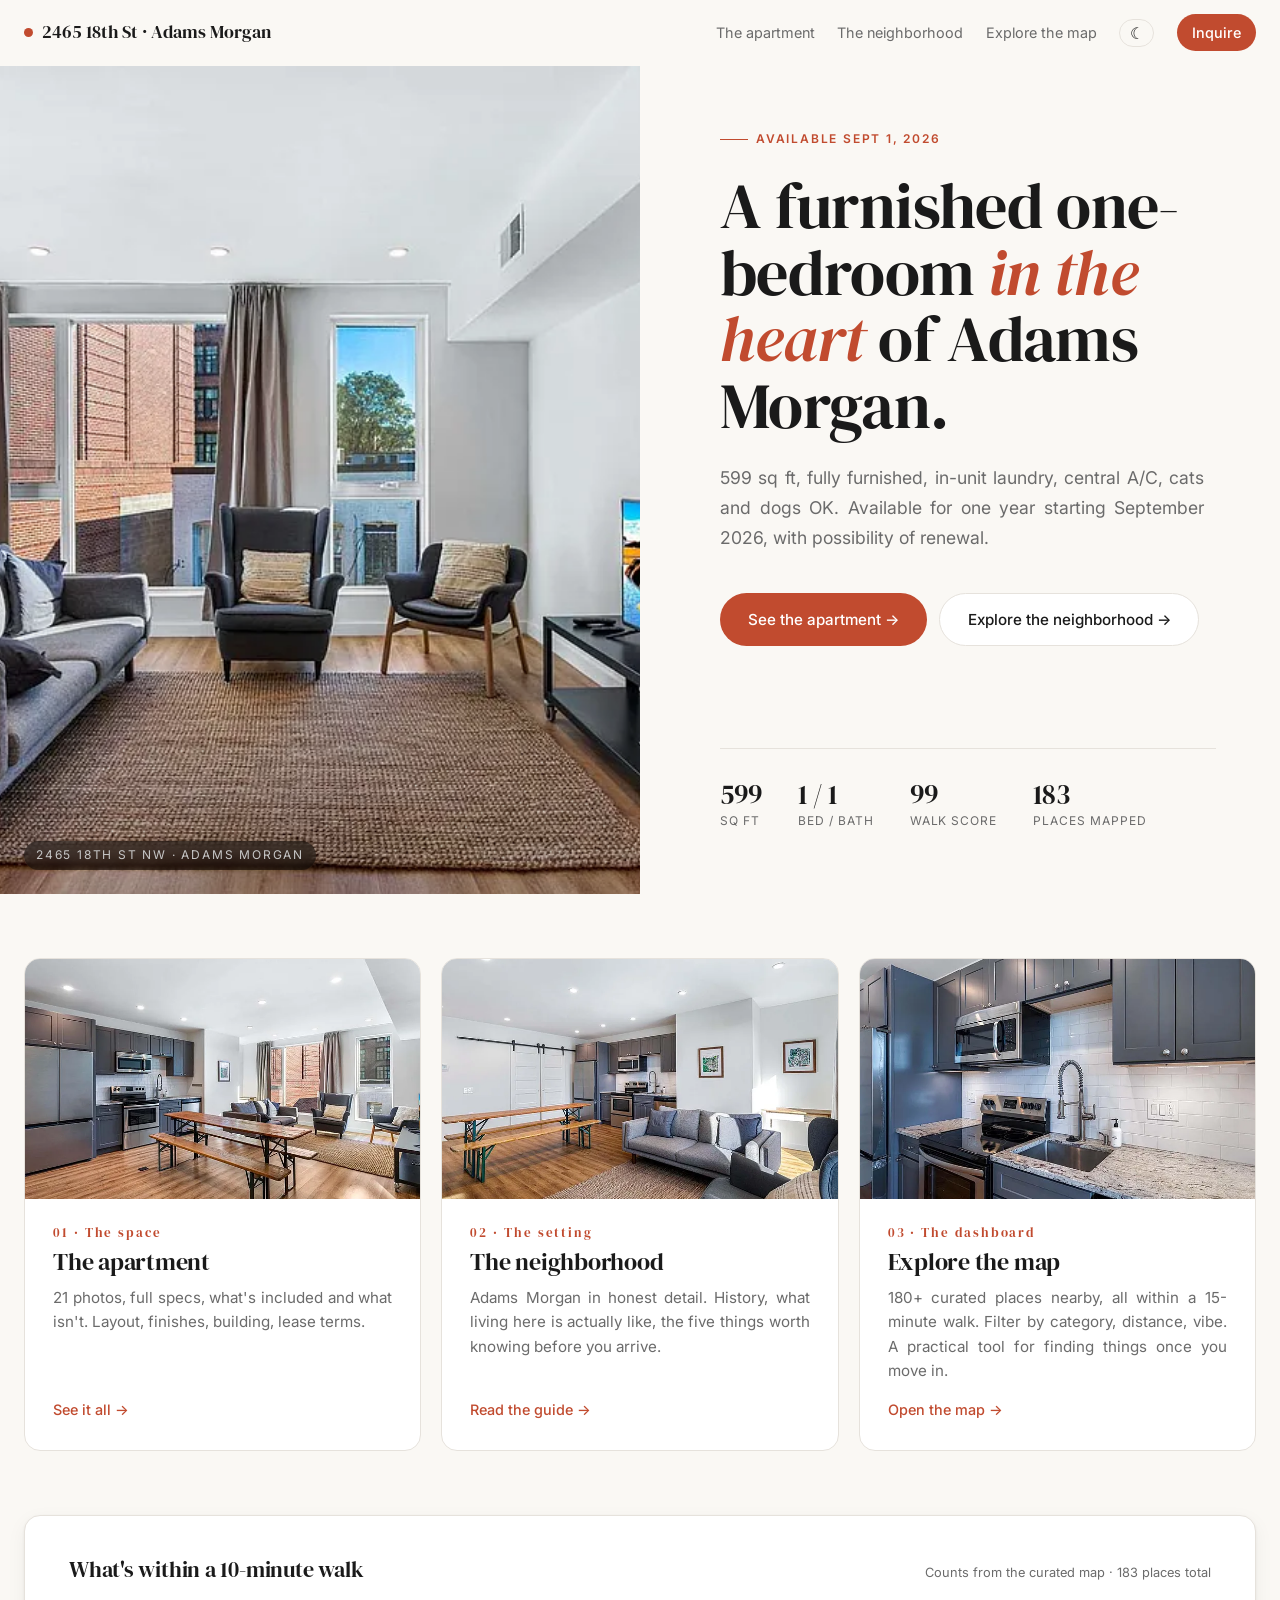
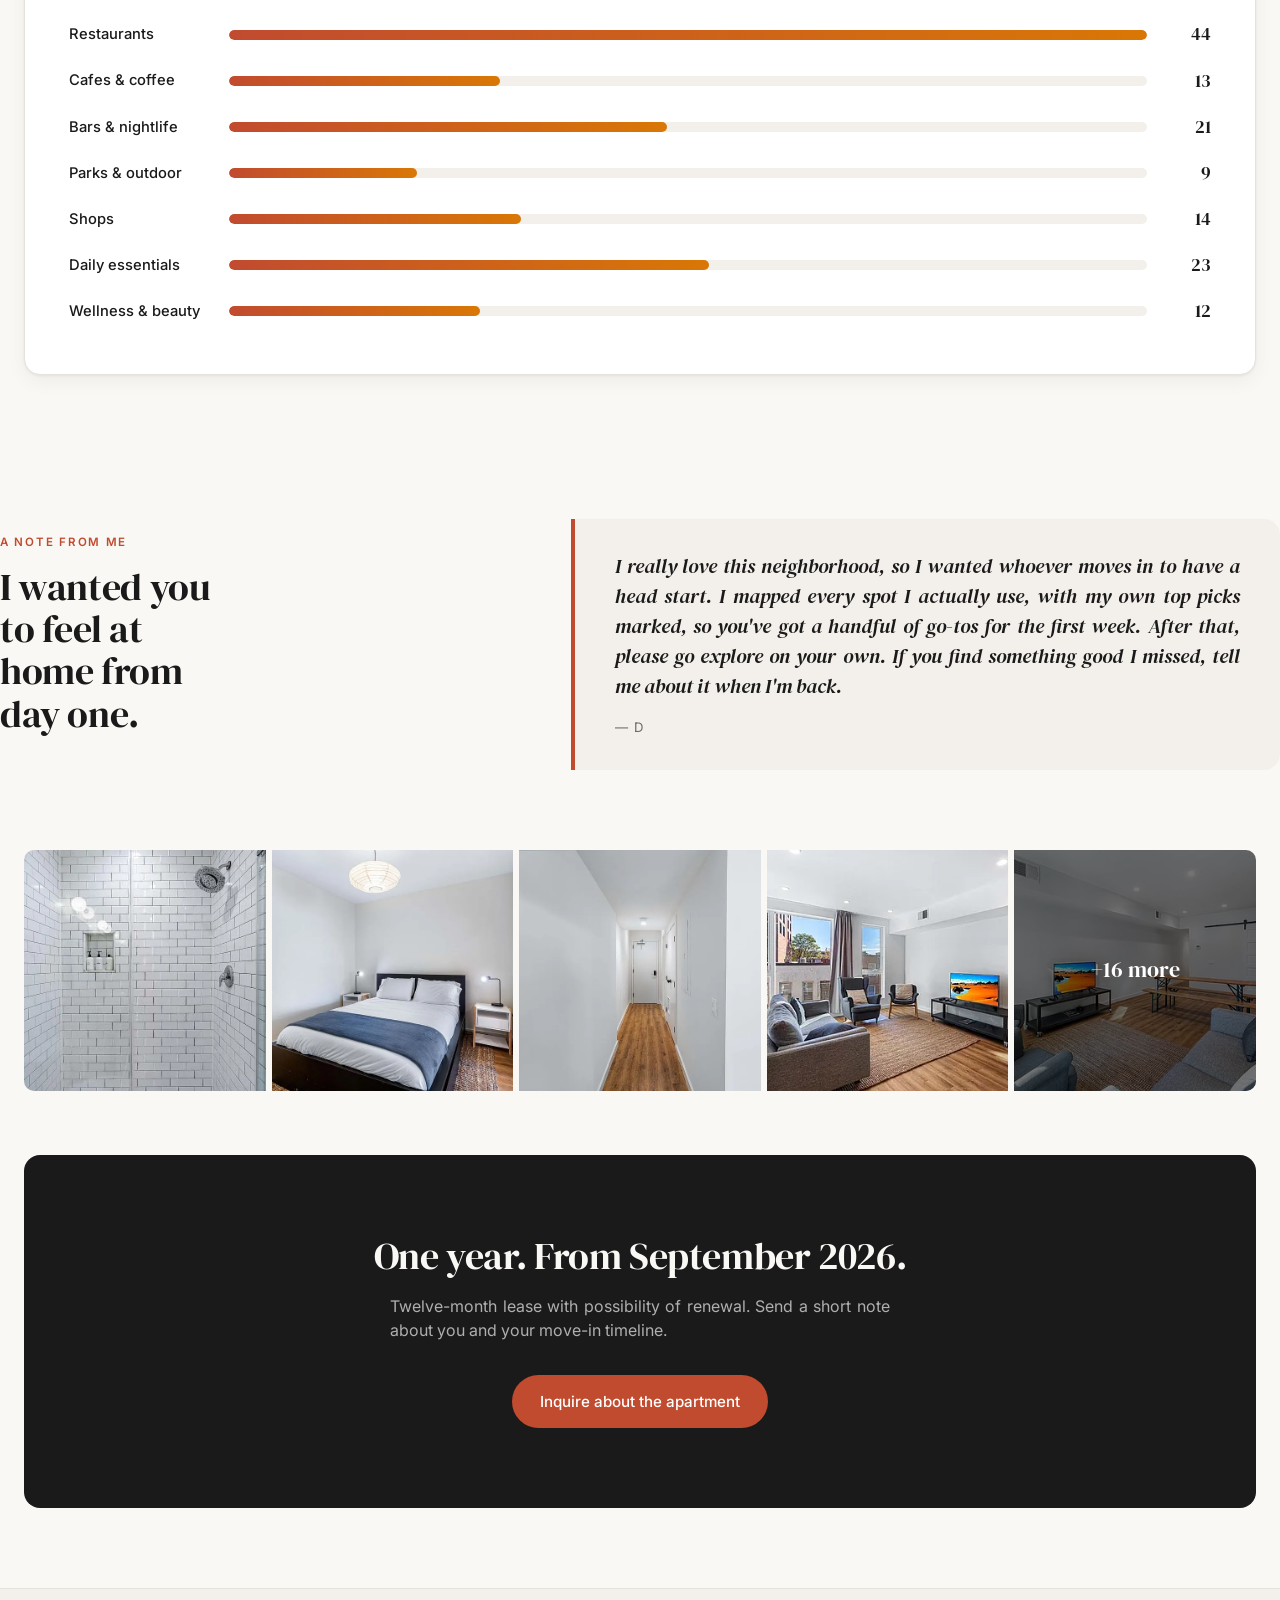
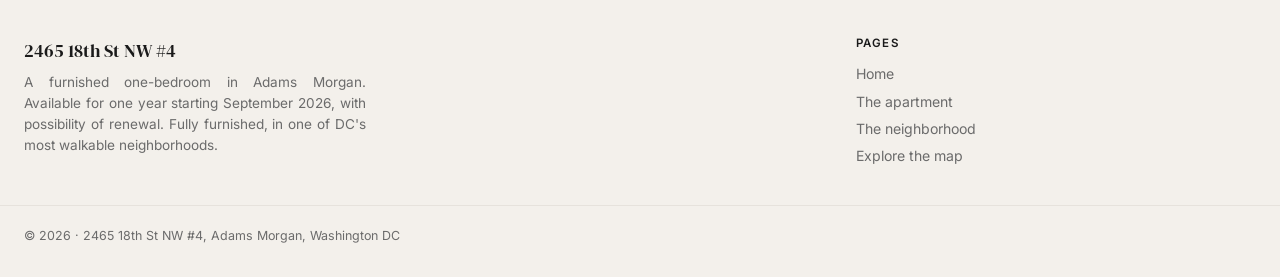
==== index.html @ bd11b4a5 "Add files via upload" ====
<!DOCTYPE html>
<html lang="en" data-theme="light">
<head>
<meta charset="utf-8" />
<meta name="viewport" content="width=device-width, initial-scale=1" />
<title>2465 18th St NW #4 · Furnished 1BR · Adams Morgan · Sept 2026</title>
<meta name="description" content="A furnished one-bedroom in the heart of Adams Morgan, Washington DC. 12-month lease September 2026 to August 2027. 599 sq ft, central A/C, in-unit laundry, cats and dogs OK." />

<meta property="og:title" content="2465 18th St NW #4 · Furnished 1BR · Adams Morgan, DC · Sept 2026" />
<meta property="og:description" content="A furnished one-bedroom in the heart of Adams Morgan. Everything you need within a 5-minute walk." />
<meta property="og:type" content="website" />
<meta property="og:image" content="Images/12571b062bb1b039ca33b65e3913a3fb-cc_ft_768.webp" />

<link rel="icon" type="image/svg+xml" href="data:image/svg+xml,%3Csvg xmlns='http://www.w3.org/2000/svg' viewBox='0 0 32 32'%3E%3Crect width='32' height='32' rx='6' fill='%23c14b2f'/%3E%3Ctext x='16' y='23' font-size='13' font-weight='700' fill='white' text-anchor='middle' font-family='Georgia%2C serif'%3E18%3C/text%3E%3C/svg%3E" />

<script>(function(){const t=localStorage.getItem('theme')||'light';document.documentElement.setAttribute('data-theme',t);})();</script>

<link rel="preconnect" href="https://fonts.googleapis.com" />
<link rel="preconnect" href="https://fonts.gstatic.com" crossorigin />
<link rel="stylesheet" href="https://fonts.googleapis.com/css2?family=DM+Serif+Display:ital@0;1&family=Inter:wght@400;500;600&display=swap" />

<link rel="stylesheet" href="assets/styles.css" />

<style>
/* Homepage-specific styles */
.hero-home {
  position: relative; min-height: 92vh;
  display: grid; grid-template-columns: 1fr 1fr;
  background: var(--bg);
}
.hero-home .photo {
  position: relative; overflow: hidden; background: var(--bg2);
}
.hero-home .photo img { width: 100%; height: 100%; object-fit: cover; transition: transform 8s ease; }
.hero-home:hover .photo img { transform: scale(1.04); }
.hero-home .photo::after {
  content: ""; position: absolute; inset: 0;
  background: linear-gradient(180deg, transparent 60%, rgba(0,0,0,.25));
  pointer-events: none;
}
.hero-home .photo-tag {
  position: absolute; bottom: 1.5rem; left: 1.5rem;
  color: white; font-size: .75rem; letter-spacing: .15em; text-transform: uppercase;
  background: rgba(0,0,0,.45); backdrop-filter: blur(6px);
  padding: .35rem .75rem; border-radius: 999px;
}
.hero-home .content {
  display: flex; flex-direction: column; justify-content: center;
  padding: 4rem 4rem 4rem 5rem;
}
.hero-eyebrow {
  display: inline-flex; align-items: center; gap: .5rem;
  font-size: .75rem; font-weight: 600; letter-spacing: .15em; text-transform: uppercase;
  color: var(--primary); margin-bottom: 1.5rem;
}
.hero-eyebrow::before {
  content: ""; width: 28px; height: 1px; background: var(--primary);
}
.hero-home h1 { margin-bottom: 1.5rem; }
.hero-home h1 .ital { font-style: italic; color: var(--primary); }
.hero-home p.lede { font-size: 1.1rem; max-width: 44ch; margin-bottom: 2.5rem; line-height: 1.7; }
.hero-cta-row { display: flex; gap: .75rem; flex-wrap: wrap; margin-bottom: 2.5rem; }
.hero-stats {
  display: flex; gap: 2.25rem; margin-top: auto;
  padding-top: 2rem; border-top: 1px solid var(--line);
}
.hero-stat .num { font-family: var(--serif); font-size: 1.7rem; line-height: 1; }
.hero-stat .lbl { font-size: .75rem; color: var(--muted); text-transform: uppercase; letter-spacing: .08em; margin-top: .25rem; }

/* Section cards */
.threecol {
  display: grid; grid-template-columns: repeat(3, 1fr); gap: 1.25rem;
  margin: 4rem 0;
}
.section-card {
  position: relative; background: var(--card); border: 1px solid var(--line);
  border-radius: var(--radius-lg); overflow: hidden;
  display: flex; flex-direction: column; min-height: 460px;
  transition: transform .25s ease, box-shadow .25s ease;
  text-decoration: none !important; color: var(--ink);
}
.section-card:hover { transform: translateY(-6px); box-shadow: var(--shadow-lg); }
.section-card .photo { height: 240px; overflow: hidden; background: var(--bg2); }
.section-card .photo img { width: 100%; height: 100%; object-fit: cover; transition: transform .5s; }
.section-card:hover .photo img { transform: scale(1.05); }
.section-card .body { padding: 1.5rem 1.75rem 1.75rem; flex: 1; display: flex; flex-direction: column; }
.section-card .num {
  font-family: var(--serif); font-size: .8rem; color: var(--primary);
  letter-spacing: .15em; margin-bottom: .25rem;
}
.section-card h3 { font-size: 1.5rem; margin-bottom: .55rem; }
.section-card p { color: var(--muted); font-size: .95rem; line-height: 1.6; flex: 1; }
.section-card .arrow {
  margin-top: 1rem; display: inline-flex; align-items: center; gap: .35rem;
  color: var(--primary); font-weight: 500; font-size: .9rem;
}
.section-card:hover .arrow { gap: .65rem; }

/* Stats strip */
/* Within-walk bar chart */
.walk-chart {
  background: var(--card); border: 1px solid var(--line);
  border-radius: var(--radius-lg); padding: 2.5rem 2.75rem;
  box-shadow: var(--shadow);
  margin-bottom: 4rem;
}
.walk-chart .head { display: flex; justify-content: space-between; align-items: baseline; flex-wrap: wrap; gap: 1rem; margin-bottom: 1.75rem; }
.walk-chart .head h3 { font-size: 1.4rem; margin: 0; }
.walk-chart .head .legend { font-size: .8rem; color: var(--muted); }
.walk-chart .row { display: grid; grid-template-columns: 9rem 1fr 3rem; gap: 1rem; align-items: center; padding: .55rem 0; }
.walk-chart .row .label { font-size: .92rem; color: var(--ink); font-weight: 500; }
.walk-chart .row .bar-track { height: 10px; background: var(--bg2); border-radius: 6px; overflow: hidden; }
.walk-chart .row .bar-fill { height: 100%; background: linear-gradient(90deg, var(--primary), #d97706); border-radius: 6px; width: 0; transition: width 1.1s cubic-bezier(.2,.8,.2,1); }
.walk-chart .row .count { font-family: var(--serif); font-size: 1.15rem; color: var(--ink); text-align: right; font-variant-numeric: tabular-nums; }
@media (max-width: 540px) {
  .walk-chart { padding: 1.75rem 1.5rem; }
  .walk-chart .row { grid-template-columns: 7rem 1fr 2.5rem; gap: .65rem; }
}

.stats-strip-home {
  background: var(--secondary); color: white;
  display: grid; grid-template-columns: repeat(4, 1fr);
  margin: 0 -1.5rem 4rem;
  border-radius: var(--radius-lg);
}
.stats-strip-home .item {
  padding: 2rem 2.25rem; border-right: 1px solid rgba(255,255,255,.12);
}
.stats-strip-home .item:last-child { border-right: none; }
.stats-strip-home .num { font-family: var(--serif); font-size: 2.4rem; line-height: 1; display: block; margin-bottom: .35rem; }
.stats-strip-home .lbl { font-size: .78rem; opacity: .75; text-transform: uppercase; letter-spacing: .09em; }

/* Pitch / quote section */
.pitch {
  display: grid; grid-template-columns: 1fr 1.4fr; gap: 4rem;
  align-items: center; padding: 5rem 0;
}
.pitch h2 { margin-bottom: 1.25rem; max-width: 12ch; }
.pitch .quote-block {
  background: var(--bg2); border-left: 4px solid var(--primary);
  padding: 2rem 2.5rem; border-radius: 0 var(--radius-lg) var(--radius-lg) 0;
}
.pitch blockquote { font-family: var(--serif); font-size: 1.25rem; line-height: 1.5; color: var(--ink); margin-bottom: 1rem; font-style: italic; }
.pitch .signoff { font-size: .82rem; color: var(--muted); letter-spacing: .08em; text-transform: uppercase; }

/* Photo strip */
.photo-strip {
  display: grid; grid-template-columns: repeat(5, 1fr); gap: 6px;
  margin: 0 0 4rem;
  border-radius: var(--radius); overflow: hidden;
}
.photo-strip .tile { aspect-ratio: 1; overflow: hidden; cursor: pointer; background: var(--bg2); position: relative; }
.photo-strip .tile img { width: 100%; height: 100%; object-fit: cover; transition: transform .5s; }
.photo-strip .tile:hover img { transform: scale(1.06); }
.photo-strip .tile .more {
  position: absolute; inset: 0; background: rgba(0,0,0,.55);
  display: flex; align-items: center; justify-content: center;
  color: white; font-family: var(--serif); font-size: 1.4rem;
  pointer-events: none;
}

/* Final CTA */
.final-cta {
  background: var(--ink); color: var(--bg); padding: 5rem 0;
  text-align: center; border-radius: var(--radius-lg);
  margin: 0 0 5rem;
}
.final-cta h2 { color: var(--bg); margin-bottom: 1rem; }
.final-cta p { color: rgba(255,255,255,.65); margin-bottom: 2rem; max-width: 50ch; margin-left: auto; margin-right: auto; }
.final-cta .btn-primary { background: var(--primary); }

/* Responsive */
@media (max-width: 960px) {
  .hero-home { grid-template-columns: 1fr; min-height: auto; }
  .hero-home .photo { height: 50vw; min-height: 320px; }
  .hero-home .content { padding: 3rem 1.5rem; }
  .threecol { grid-template-columns: 1fr; }
  .stats-strip-home { grid-template-columns: 1fr 1fr; }
  .pitch { grid-template-columns: 1fr; gap: 1.5rem; padding: 3rem 0; }
  .photo-strip { grid-template-columns: repeat(3, 1fr); }
  .photo-strip .tile:nth-child(n+4) { display: none; }
}
@media (max-width: 540px) {
  .hero-home .content { padding: 2.5rem 1.25rem; }
  .hero-home p.lede { font-size: 1rem; }
  .hero-stats { gap: 1.25rem; }
  .stats-strip-home { grid-template-columns: 1fr 1fr; }
}
</style>
</head>
<body>

<div data-partial="nav"></div>

<!-- ═══ HERO ════════════════════════════════════════════ -->
<section class="hero-home">
  <div class="photo">
    <img src="Images/12571b062bb1b039ca33b65e3913a3fb-cc_ft_768.webp" alt="Apartment interior" />
    <div class="photo-tag">2465 18th St NW · Adams Morgan</div>
  </div>
  <div class="content">
    <div class="hero-eyebrow">Available Sept 1, 2026</div>
    <h1>A furnished one-bedroom <span class="ital">in the heart</span> of Adams Morgan.</h1>
    <p class="lede">
      599 sq ft, fully furnished, in-unit laundry, central A/C, cats and dogs OK. Available for one year starting September 2026, with possibility of renewal.
    </p>
    <div class="hero-cta-row">
      <a href="apartment.html" class="btn btn-primary">See the apartment →</a>
      <a href="explore.html" class="btn btn-ghost">Explore the neighborhood →</a>
    </div>
    <div class="hero-stats">
      <div class="hero-stat"><div class="num"><span data-count-to="599">599</span></div><div class="lbl">sq ft</div></div>
      <div class="hero-stat"><div class="num">1 / 1</div><div class="lbl">bed / bath</div></div>
      <div class="hero-stat"><div class="num"><span data-count-to="99">99</span></div><div class="lbl">walk score</div></div>
      <div class="hero-stat"><div class="num"><span data-count-to="183">183</span></div><div class="lbl">places mapped</div></div>
    </div>
  </div>
</section>

<!-- ═══ THREE SECTIONS ═════════════════════════════════ -->
<div class="container">
  <div class="threecol fade-in stagger">
    <a class="section-card" href="apartment.html">
      <div class="photo"><img src="Images/16c34412194bc4dcdb3fa124f33c56f5-cc_ft_768.webp" alt="Apartment" /></div>
      <div class="body">
        <div class="num">01 · The space</div>
        <h3>The apartment</h3>
        <p>21 photos, full specs, what's included and what isn't. Layout, finishes, building, lease terms.</p>
        <span class="arrow">See it all →</span>
      </div>
    </a>
    <a class="section-card" href="neighborhood.html">
      <div class="photo"><img src="Images/846bae773e2d0b55d5f4ed4428f75b08-cc_ft_768.webp" alt="Neighborhood" /></div>
      <div class="body">
        <div class="num">02 · The setting</div>
        <h3>The neighborhood</h3>
        <p>Adams Morgan in honest detail. History, what living here is actually like, the five things worth knowing before you arrive.</p>
        <span class="arrow">Read the guide →</span>
      </div>
    </a>
    <a class="section-card" href="explore.html">
      <div class="photo"><img src="Images/fec92ece7c3ededd27c346a2430ad92d-cc_ft_768.webp" alt="Explore" /></div>
      <div class="body">
        <div class="num">03 · The dashboard</div>
        <h3>Explore the map</h3>
        <p>180+ curated places nearby, all within a 15-minute walk. Filter by category, distance, vibe. A practical tool for finding things once you move in.</p>
        <span class="arrow">Open the map →</span>
      </div>
    </a>
  </div>
</div>

<!-- ═══ WHAT'S NEARBY (BAR CHART) ═════════════════════ -->
<div class="container">
  <div class="walk-chart fade-in" id="walk-chart">
    <div class="head">
      <h3>What's within a 10-minute walk</h3>
      <div class="legend">Counts from the curated map · 183 places total</div>
    </div>
    <div id="walk-chart-rows"></div>
  </div>
</div>

<!-- ═══ PITCH ══════════════════════════════════════════ -->
<section class="container pitch fade-in">
  <div>
    <div class="eyebrow">A note from me</div>
    <h2>I wanted you to feel at home from day one.</h2>
  </div>
  <div class="quote-block">
    <blockquote>I really love this neighborhood, so I wanted whoever moves in to have a head start. I mapped every spot I actually use, with my own top picks marked, so you've got a handful of go-tos for the first week. After that, please go explore on your own. If you find something good I missed, tell me about it when I'm back.</blockquote>
    <div class="signoff">— D</div>
  </div>
</section>

<!-- ═══ PHOTO STRIP ════════════════════════════════════ -->
<div class="container">
  <div class="photo-strip">
    <div class="tile"><img src="Images/e02123ef704a3381e3cc24ff428959be-cc_ft_768.webp" alt="" /></div>
    <div class="tile"><img src="Images/c9404eb434c1e056fbeba8cedf2a7c16-cc_ft_768.webp" alt="" /></div>
    <div class="tile"><img src="Images/97585aec3f6b0b3d6c8318d6f4f61daf-cc_ft_768.webp" alt="" /></div>
    <div class="tile"><img src="Images/c55f99c0e1d59f05470b37112060eb0a-cc_ft_384.webp" alt="" /></div>
    <div class="tile">
      <img src="Images/e22f6e3d6828065a8ed78bdddd9303cd-cc_ft_384.webp" alt="" />
      <div class="more">+16 more</div>
    </div>
  </div>
</div>

<!-- ═══ FINAL CTA ══════════════════════════════════════ -->
<div class="container">
  <div class="final-cta">
    <h2>One year. From September 2026.</h2>
    <p>Twelve-month lease with possibility of renewal. Send a short note about you and your move-in timeline.</p>
    <a class="btn btn-primary" href="mailto:inquiries@example.com?subject=Adams%20Morgan%20apartment%20%E2%80%94%20Sept%202026%20lease">Inquire about the apartment</a>
  </div>
</div>

<div data-partial="footer"></div>

<!-- ═══ DATA + JS ══════════════════════════════════════ -->
<script src="places.js"></script>
<script src="assets/icons.js"></script>
<script src="assets/partials.js"></script>
<script src="assets/shared.js"></script>
<script>
(function() {
  // Build the within-walk bar chart from places.js
  const P = (window.PLACES || []).filter(p => (p.walkMinutes ?? 99) <= 10);
  const groups = [
    { label: 'Restaurants',     test: p => p.category === 'food & dining' },
    { label: 'Cafes & coffee',  test: p => p.category === 'cafes & work' },
    { label: 'Bars & nightlife',test: p => p.category === 'nightlife & entertainment' },
    { label: 'Parks & outdoor', test: p => p.category === 'outdoor & recreation' },
    { label: 'Shops',           test: p => p.category === 'shopping & local finds' },
    { label: 'Daily essentials',test: p => p.category === 'everyday essentials' },
    { label: 'Wellness & beauty', test: p => p.category === 'wellness & spa' || p.category === 'beauty & grooming' },
  ];
  const counts = groups.map(g => ({ label: g.label, n: P.filter(g.test).length }));
  const max = Math.max(1, ...counts.map(c => c.n));
  const host = document.getElementById('walk-chart-rows');
  if (host) {
    host.innerHTML = counts.map(c => `
      <div class="row">
        <div class="label">${c.label}</div>
        <div class="bar-track"><div class="bar-fill" data-target="${(c.n/max*100).toFixed(1)}"></div></div>
        <div class="count">${c.n}</div>
      </div>
    `).join('');

    // Animate bars when chart enters viewport
    const wc = document.getElementById('walk-chart');
    const io = new IntersectionObserver(entries => {
      entries.forEach(e => {
        if (e.isIntersecting) {
          host.querySelectorAll('.bar-fill').forEach((el,i) => {
            setTimeout(() => { el.style.width = el.dataset.target + '%'; }, i * 90);
          });
          io.unobserve(e.target);
        }
      });
    }, { threshold: 0.3 });
    if (wc) io.observe(wc);
  }
})();
</script>
</body>
</html>
---- assets/styles.css ----
/* ══════════════════════════════════════════════════════
   Adams Morgan apartment site — shared design system
   ══════════════════════════════════════════════════════ */

/* ── Design tokens ────────────────────────────────── */
:root {
  --bg:      #faf8f4;
  --bg2:     #f3f0eb;
  --bg3:     #ebe6df;
  --ink:     #1a1a1a;
  --muted:   #6b6b6b;
  --line:    #e6e2dc;
  --primary: #c14b2f;
  --primary-soft: #f7ece8;
  --secondary: #2a4835;
  --secondary-soft: #e6ede9;
  --card:    #ffffff;
  --card-2:  #fcfaf7;
  --maxw:    1280px;
  --serif:   'DM Serif Display', Georgia, serif;
  --sans:    'Inter', -apple-system, BlinkMacSystemFont, 'Segoe UI', sans-serif;
  --radius:  10px;
  --radius-lg: 16px;
  --shadow:  0 1px 3px rgba(0,0,0,.06), 0 6px 20px rgba(0,0,0,.05);
  --shadow-lg: 0 4px 12px rgba(0,0,0,.08), 0 20px 48px rgba(0,0,0,.08);
}
[data-theme="dark"] {
  --bg:      #111111;
  --bg2:     #1a1a1a;
  --bg3:     #222222;
  --ink:     #f0ede8;
  --muted:   #8a8680;
  --line:    #2c2c2c;
  --primary: #e06040;
  --primary-soft: #2a1612;
  --secondary: #4a8260;
  --secondary-soft: #1a2e22;
  --card:    #1e1e1e;
  --card-2:  #181818;
}

/* ── Reset ─────────────────────────────────────────── */
*, *::before, *::after { box-sizing: border-box; margin: 0; padding: 0; }
html { scroll-behavior: smooth; }
body {
  font-family: var(--sans); background: var(--bg); color: var(--ink);
  line-height: 1.55; -webkit-font-smoothing: antialiased;
  transition: background .25s, color .25s;
}
a { color: var(--primary); text-decoration: none; }
a:hover { text-decoration: underline; }
img { display: block; max-width: 100%; }
button { font-family: inherit; }

/* ── Typography ────────────────────────────────────── */
h1, h2, h3, h4 { font-family: var(--serif); font-weight: 400; letter-spacing: -.01em; line-height: 1.1; }
h1 { font-size: clamp(2.4rem, 5vw, 4.2rem); line-height: 1.04; }
h2 { font-size: clamp(1.8rem, 3vw, 2.6rem); }
h3 { font-size: 1.25rem; line-height: 1.25; }
.eyebrow {
  font-size: .72rem; font-weight: 600; text-transform: uppercase;
  letter-spacing: .15em; color: var(--primary); margin-bottom: .85rem;
}
.lede { font-size: 1.1rem; color: var(--muted); line-height: 1.65; max-width: 60ch; }

/* ── Layout ────────────────────────────────────────── */
.container { max-width: var(--maxw); margin: 0 auto; padding: 0 1.5rem; }
.section-pad { padding: 5rem 0; }
.section-pad-sm { padding: 3.5rem 0; }
.divider { height: 1px; background: var(--line); }

/* ── Sticky nav ────────────────────────────────────── */
#nav {
  position: sticky; top: 0; z-index: 200;
  background: transparent; border-bottom: 1px solid transparent;
  transition: background .3s, border-color .3s, backdrop-filter .3s;
}
#nav.scrolled, #nav.solid {
  background: rgba(250,248,244,0.94); backdrop-filter: blur(10px);
  border-bottom-color: var(--line);
}
[data-theme="dark"] #nav.scrolled,
[data-theme="dark"] #nav.solid { background: rgba(17,17,17,0.94); }
.nav-inner {
  display: flex; justify-content: space-between; align-items: center;
  max-width: var(--maxw); margin: 0 auto; padding: .9rem 1.5rem;
}
.nav-brand {
  font-family: var(--serif); font-size: 1.1rem;
  display: flex; align-items: center; gap: .55rem; color: var(--ink);
}
.nav-brand:hover { text-decoration: none; }
.nav-brand .dot {
  width: 9px; height: 9px; border-radius: 50%; background: var(--primary);
  display: inline-block; flex-shrink: 0;
}
.nav-links { display: flex; align-items: center; gap: 1.4rem; }
.nav-links a { color: var(--muted); font-size: .9rem; transition: color .15s; }
.nav-links a:hover, .nav-links a.active { color: var(--ink); text-decoration: none; }
.nav-links a.active { font-weight: 500; }
.nav-cta {
  background: var(--primary); color: white !important;
  padding: .45rem .95rem; border-radius: 999px; font-size: .88rem; font-weight: 500;
  transition: background .15s;
}
.nav-cta:hover { background: #a83d24; text-decoration: none !important; }
#dm-toggle {
  background: none; border: 1px solid var(--line); border-radius: 999px;
  padding: .3rem .6rem; cursor: pointer; font-size: 1rem; color: var(--ink);
  transition: border-color .2s; line-height: 1;
}
#dm-toggle:hover { border-color: var(--primary); }
#mobile-menu-btn {
  display: none; background: none; border: 1px solid var(--line); border-radius: 6px;
  padding: .35rem .55rem; cursor: pointer; color: var(--ink);
}

@media (max-width: 760px) {
  .nav-links a:not(.nav-cta) { display: none; }
  .nav-links a.nav-cta { padding: .35rem .8rem; font-size: .82rem; }
}

/* ── Footer ────────────────────────────────────────── */
footer {
  padding: 3rem 0 2rem; border-top: 1px solid var(--line);
  color: var(--muted); font-size: .85rem;
  background: var(--bg2);
}
.footer-grid {
  display: grid; grid-template-columns: 2fr 1fr; gap: 2rem;
  max-width: var(--maxw); margin: 0 auto; padding: 0 1.5rem 2rem;
}
.footer-brand { font-family: var(--serif); font-size: 1.15rem; color: var(--ink); margin-bottom: .4rem; }
.footer-grid h4 { font-family: var(--sans); font-size: .72rem; font-weight: 600; text-transform: uppercase; letter-spacing: .1em; color: var(--ink); margin-bottom: .85rem; }
.footer-grid ul { list-style: none; }
.footer-grid li { margin-bottom: .35rem; font-size: .88rem; }
.footer-grid a { color: var(--muted); }
.footer-grid a:hover { color: var(--primary); }
.footer-bottom {
  max-width: var(--maxw); margin: 0 auto; padding: 1.25rem 1.5rem 0;
  border-top: 1px solid var(--line); text-align: center; font-size: .78rem;
}
@media (max-width: 700px) {
  .footer-grid { grid-template-columns: 1fr; gap: 1.5rem; }
}

/* ── Buttons ───────────────────────────────────────── */
.btn {
  display: inline-flex; align-items: center; gap: .5rem;
  padding: .85rem 1.7rem; border-radius: 999px;
  font-weight: 500; font-size: .95rem;
  border: 1px solid transparent; cursor: pointer; transition: all .15s;
  font-family: var(--sans); text-decoration: none;
}
.btn-primary { background: var(--primary); color: white !important; }
.btn-primary:hover { background: #a83d24; text-decoration: none; }
.btn-ghost {
  background: var(--card); color: var(--ink) !important;
  border-color: var(--line);
}
.btn-ghost:hover { border-color: var(--primary); text-decoration: none; }
.btn-dark {
  background: var(--ink); color: var(--bg) !important;
}
.btn-dark:hover { background: #333; text-decoration: none; }

/* ── Cards ─────────────────────────────────────────── */
.card {
  background: var(--card); border: 1px solid var(--line);
  border-radius: var(--radius); padding: 1.5rem; box-shadow: var(--shadow);
}

/* ── Justified body copy (paragraphs only; UI elements stay left-aligned) ── */
p, blockquote, .lede, .intro-prose p, .narrative-cols p, .history p, .life-callout li, .explore-cta p {
  text-align: justify; hyphens: auto;
}
/* Don't justify short/UI text */
.eyebrow, .meta, .num, .lbl, .label, .stat, .hero-stat,
.theme .place, .quick-stat, .source-link, .img-hint,
.cat-badge, .signoff, .footer-bottom, .footer-grid,
.contact-card, .nav-links, .hero-cta-row,
.btn, button, nav, .nav, .arrow, .pcm-name, .pcm-sub, .pcm-dist, .pcm-meta, .pcm-addr,
.preset-btn, .filter-pill, .big-toggle,
table, td, th { text-align: start; hyphens: manual; }

/* ── Page entry animations ─────────────────────────── */
.fade-in { opacity: 0; transform: translateY(24px); transition: opacity .7s cubic-bezier(.2,.8,.2,1), transform .7s cubic-bezier(.2,.8,.2,1); }
.fade-in.visible { opacity: 1; transform: translateY(0); }
/* Stagger: when a parent grid is visible, its children animate in sequence */
.fade-in.stagger > * { opacity: 0; transform: translateY(20px); transition: opacity .55s cubic-bezier(.2,.8,.2,1), transform .55s cubic-bezier(.2,.8,.2,1); }
.fade-in.visible.stagger > * { opacity: 1; transform: translateY(0); }
.fade-in.visible.stagger > *:nth-child(1) { transition-delay: .05s; }
.fade-in.visible.stagger > *:nth-child(2) { transition-delay: .12s; }
.fade-in.visible.stagger > *:nth-child(3) { transition-delay: .19s; }
.fade-in.visible.stagger > *:nth-child(4) { transition-delay: .26s; }
.fade-in.visible.stagger > *:nth-child(5) { transition-delay: .33s; }
.fade-in.visible.stagger > *:nth-child(6) { transition-delay: .40s; }
.fade-in.visible.stagger > *:nth-child(7) { transition-delay: .47s; }
.fade-in.visible.stagger > *:nth-child(8) { transition-delay: .54s; }
@media (prefers-reduced-motion: reduce) {
  .fade-in, .fade-in.stagger > * { opacity: 1; transform: none; transition: none; }
}

/* ── Reading progress bar (top of viewport) ───────── */
.read-progress {
  position: fixed; top: 0; left: 0; right: 0;
  height: 3px; z-index: 1500;
  background: transparent; pointer-events: none;
}
.read-progress > div {
  height: 100%; width: 0;
  background: linear-gradient(90deg, var(--primary), #d97706);
  transition: width .12s linear;
}

/* ── Refined nav scrolled state ───────────────────── */
#nav { transition: background .3s ease, box-shadow .3s ease, backdrop-filter .3s ease; }
#nav.scrolled {
  background: rgba(244, 240, 232, .85);
  backdrop-filter: blur(10px); -webkit-backdrop-filter: blur(10px);
  box-shadow: 0 1px 0 rgba(0,0,0,.05);
}
[data-theme="dark"] #nav.scrolled { background: rgba(20,20,20,.85); }

/* ── Universal smooth link/button transitions ───── */
a, button, .btn, .theme, .chart-card, .place-card-mini { transition: all .25s cubic-bezier(.2,.8,.2,1); }

/* ── Photo tile ken-burns hover ─────────────────── */
.tile, .neighborhood-photos .tile { overflow: hidden; }
.tile img { transition: transform .9s cubic-bezier(.2,.8,.2,1), filter .4s ease; }
.tile:hover img { transform: scale(1.06); filter: brightness(1.04); }

/* ── Stat counter shimmer when entering view ────── */
.count-up { font-variant-numeric: tabular-nums; }

/* ── Lightbox ──────────────────────────────────────── */
.lightbox {
  display: none; position: fixed; inset: 0;
  background: rgba(0,0,0,.94); z-index: 1000;
  align-items: center; justify-content: center;
}
.lightbox.open { display: flex; }
.lightbox img { max-width: 92vw; max-height: 88vh; object-fit: contain; border-radius: 4px; }
.lb-close { position: absolute; top: 1.25rem; right: 1.5rem; color: white; font-size: 2rem; cursor: pointer; background: none; border: none; line-height: 1; }
.lb-arrow { position: absolute; top: 50%; transform: translateY(-50%); color: rgba(255,255,255,.7); font-size: 2.5rem; cursor: pointer; padding: 1rem; background: none; border: none; user-select: none; }
.lb-arrow:hover { color: white; }
.lb-prev { left: 0.5rem; }
.lb-next { right: 0.5rem; }
.lb-count { position: absolute; bottom: 1.5rem; left: 50%; transform: translateX(-50%); color: rgba(255,255,255,.6); font-size: .85rem; }

/* ── Category badges ───────────────────────────────── */
.cat-badge {
  display: inline-flex; align-items: center; gap: .35rem;
  padding: .22rem .6rem; border-radius: 999px;
  font-size: .68rem; font-weight: 600; text-transform: uppercase;
  letter-spacing: .07em; color: white;
}
.cat-badge svg { width: 12px; height: 12px; flex-shrink: 0; }

/* ── Print ─────────────────────────────────────────── */
@media print {
  #nav, .lightbox, #dm-toggle, footer { display: none !important; }
  body { font-size: 11pt; }
  .section-pad { padding: 1rem 0; }
}
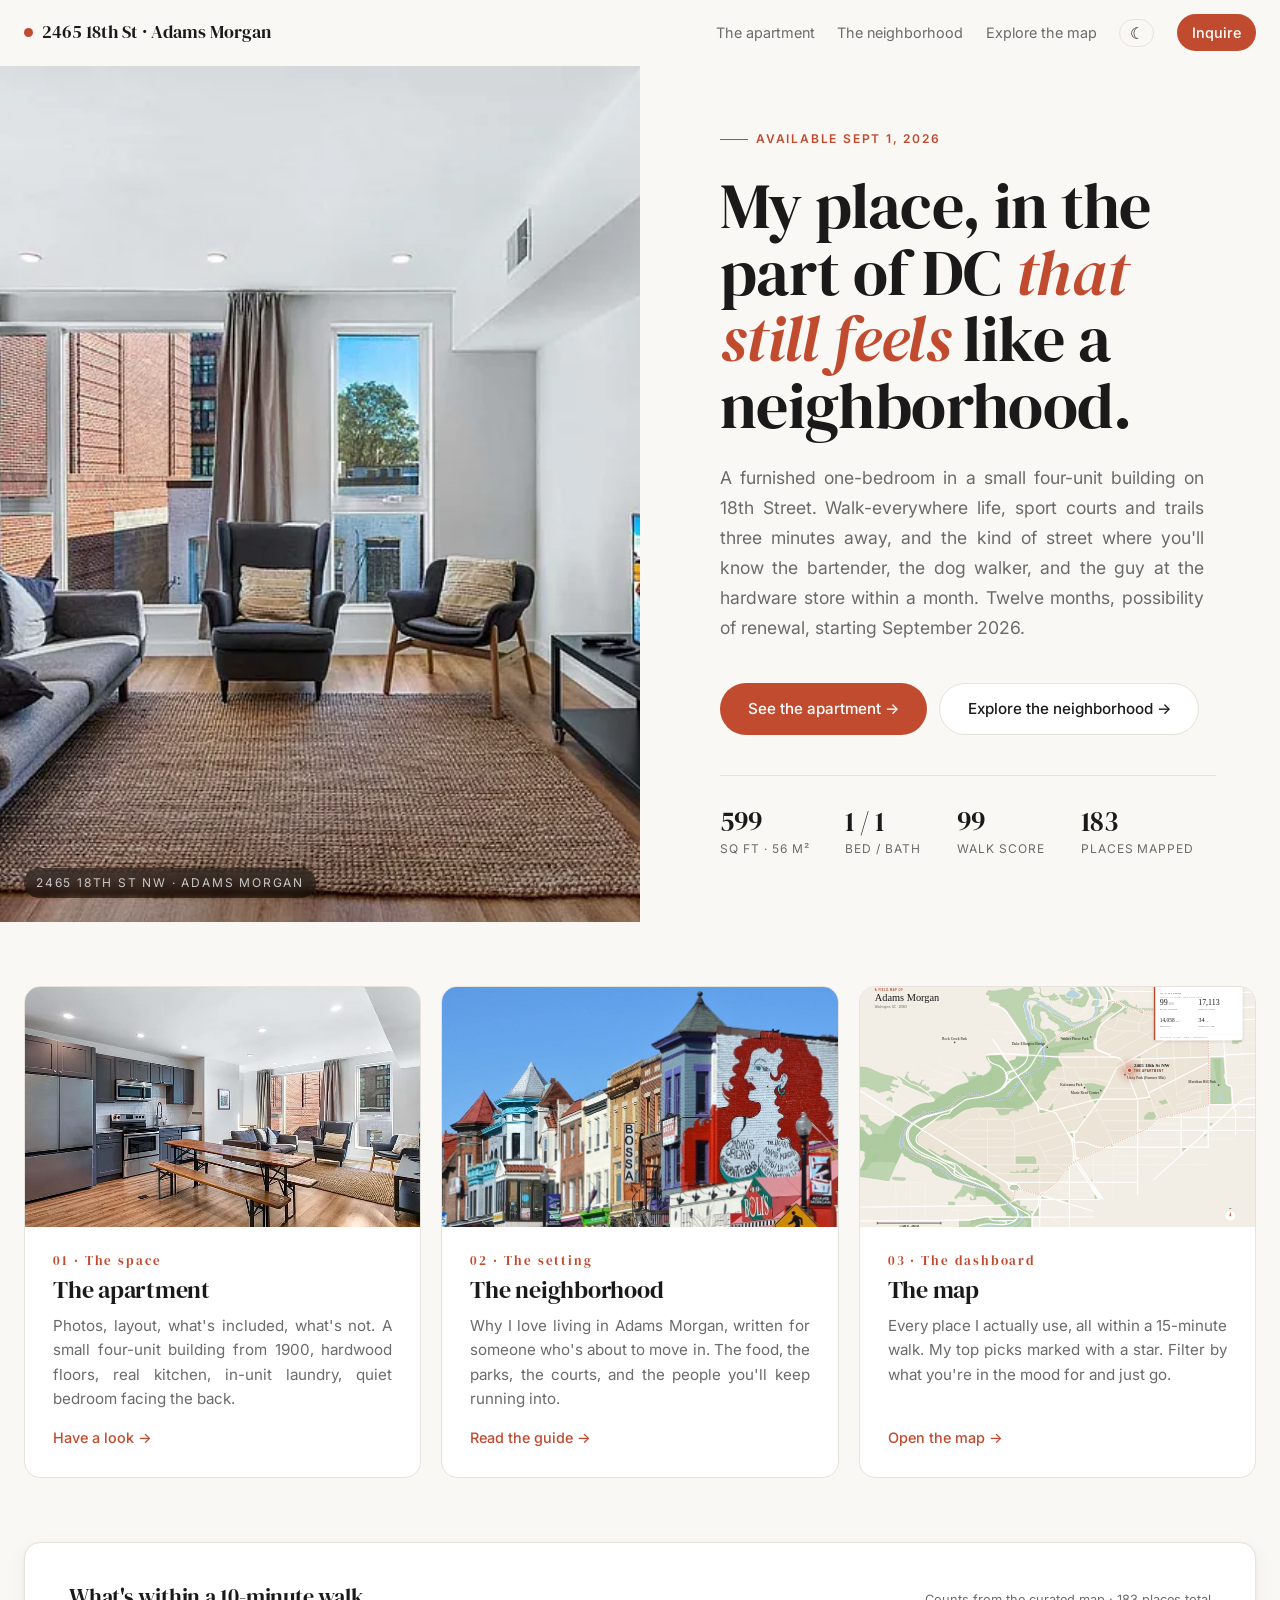
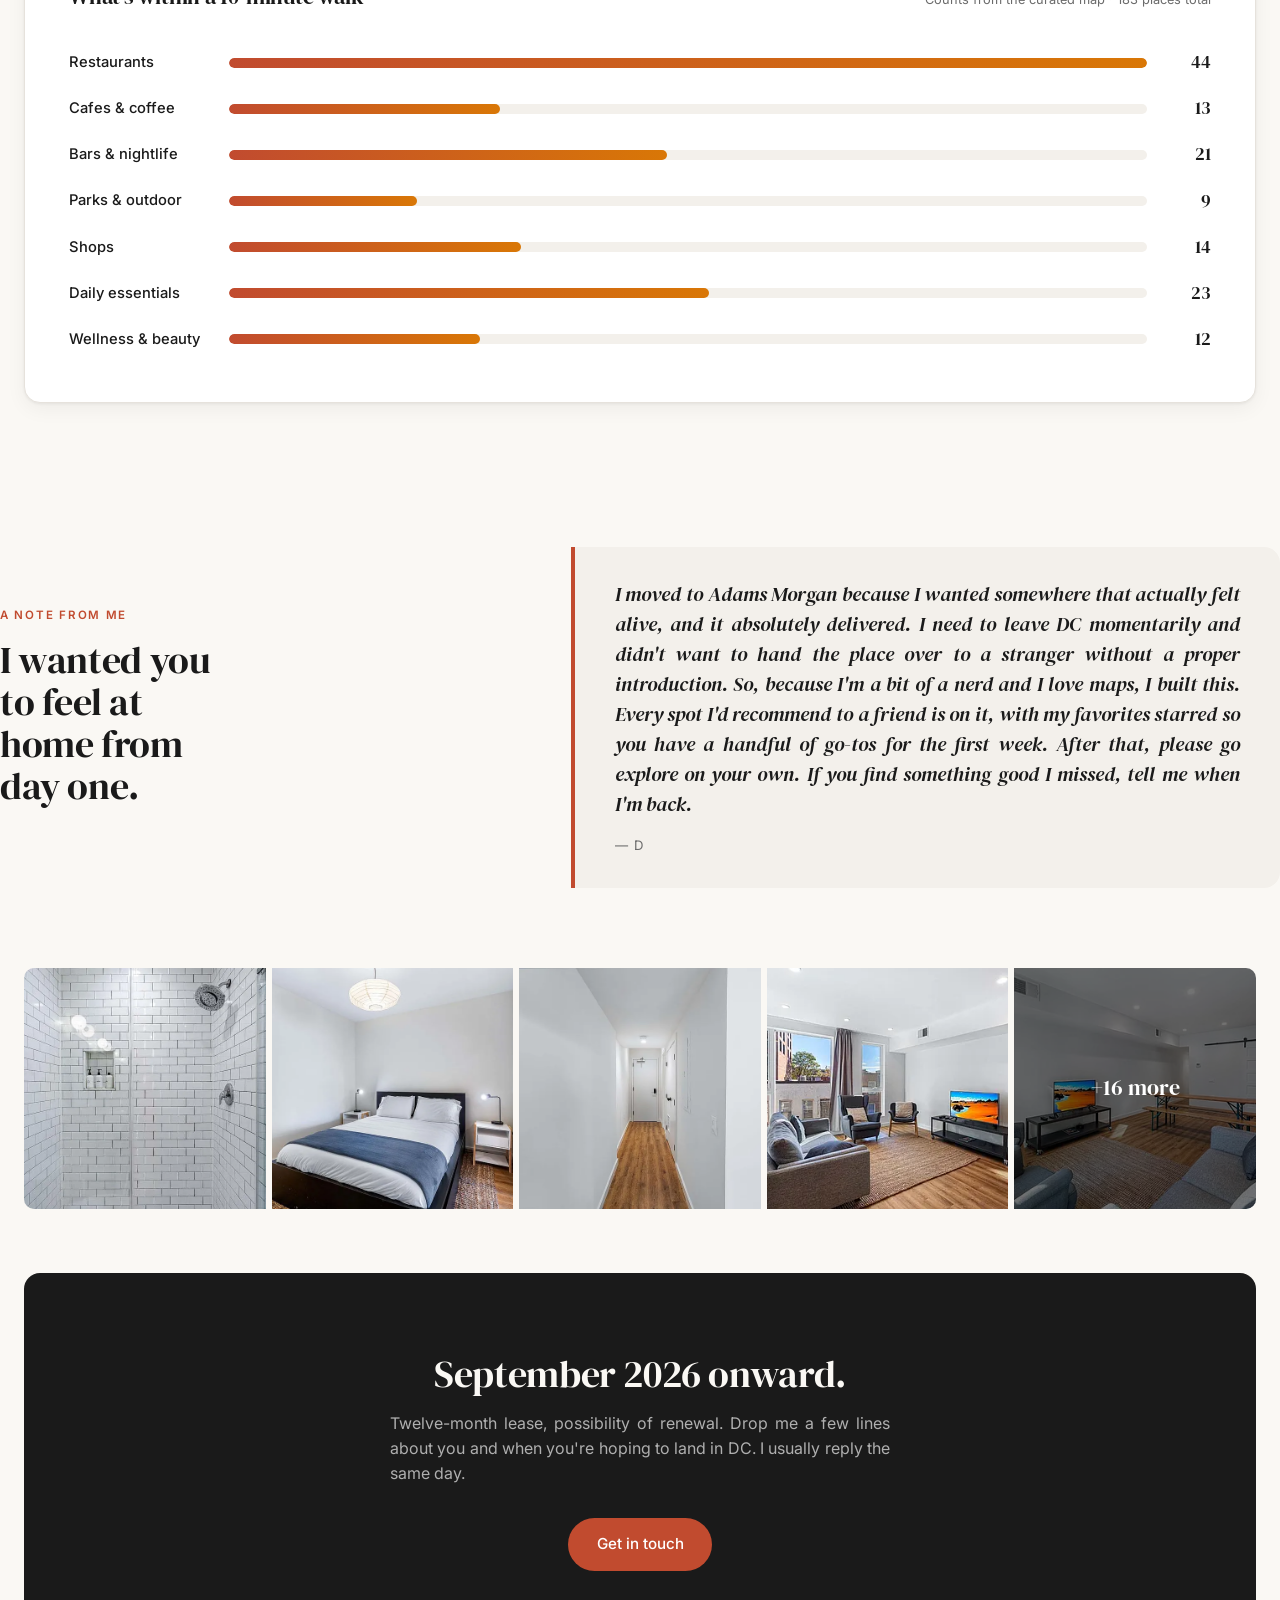
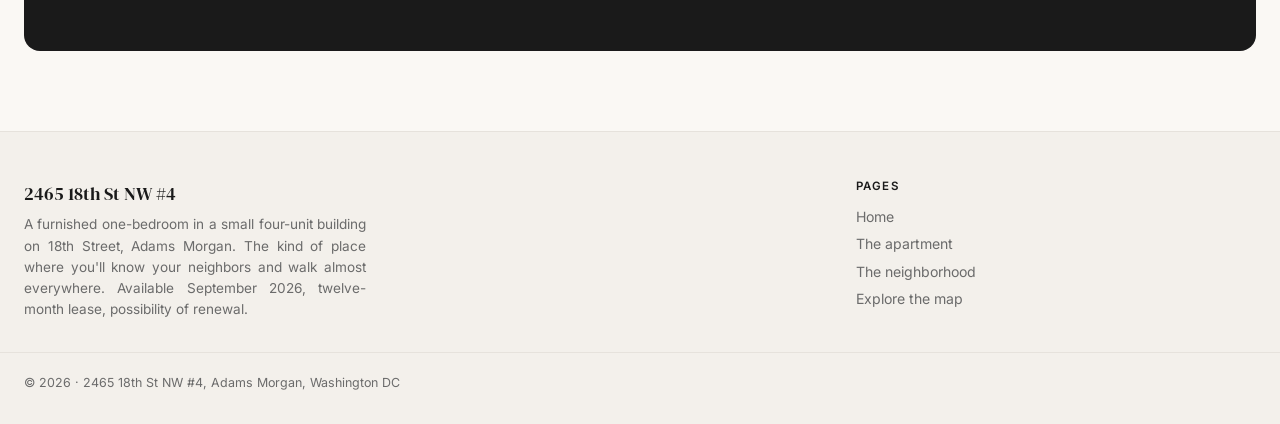
==== commit a0e1a8f1: "update" ====
--- a/index.html
+++ b/index.html
@@ -4,10 +4,10 @@
 <meta charset="utf-8" />
 <meta name="viewport" content="width=device-width, initial-scale=1" />
 <title>2465 18th St NW #4 · Furnished 1BR · Adams Morgan · Sept 2026</title>
-<meta name="description" content="A furnished one-bedroom in the heart of Adams Morgan, Washington DC. 12-month lease September 2026 to August 2027. 599 sq ft, central A/C, in-unit laundry, cats and dogs OK." />
-
-<meta property="og:title" content="2465 18th St NW #4 · Furnished 1BR · Adams Morgan, DC · Sept 2026" />
-<meta property="og:description" content="A furnished one-bedroom in the heart of Adams Morgan. Everything you need within a 5-minute walk." />
+<meta name="description" content="A furnished one-bedroom in a small four-unit building on 18th Street, Adams Morgan. The walk-everywhere, meet-your-neighbors part of DC. Twelve-month lease starting September 2026." />
+
+<meta property="og:title" content="2465 18th St NW #4 · Adams Morgan, DC · Sept 2026" />
+<meta property="og:description" content="A furnished one-bedroom in the part of DC that still feels like a real neighborhood." />
 <meta property="og:type" content="website" />
 <meta property="og:image" content="Images/12571b062bb1b039ca33b65e3913a3fb-cc_ft_768.webp" />
 
@@ -200,16 +200,16 @@
   </div>
   <div class="content">
     <div class="hero-eyebrow">Available Sept 1, 2026</div>
-    <h1>A furnished one-bedroom <span class="ital">in the heart</span> of Adams Morgan.</h1>
+    <h1>My place, in the part of DC <span class="ital">that still feels</span> like a neighborhood.</h1>
     <p class="lede">
-      599 sq ft, fully furnished, in-unit laundry, central A/C, cats and dogs OK. Available for one year starting September 2026, with possibility of renewal.
+      A furnished one-bedroom in a small four-unit building on 18th Street. Walk-everywhere life, sport courts and trails three minutes away, and the kind of street where you'll know the bartender, the dog walker, and the guy at the hardware store within a month. Twelve months, possibility of renewal, starting September 2026.
     </p>
     <div class="hero-cta-row">
       <a href="apartment.html" class="btn btn-primary">See the apartment →</a>
       <a href="explore.html" class="btn btn-ghost">Explore the neighborhood →</a>
     </div>
     <div class="hero-stats">
-      <div class="hero-stat"><div class="num"><span data-count-to="599">599</span></div><div class="lbl">sq ft</div></div>
+      <div class="hero-stat"><div class="num"><span data-count-to="599">599</span></div><div class="lbl">sq ft · 56 m²</div></div>
       <div class="hero-stat"><div class="num">1 / 1</div><div class="lbl">bed / bath</div></div>
       <div class="hero-stat"><div class="num"><span data-count-to="99">99</span></div><div class="lbl">walk score</div></div>
       <div class="hero-stat"><div class="num"><span data-count-to="183">183</span></div><div class="lbl">places mapped</div></div>
@@ -225,25 +225,25 @@
       <div class="body">
         <div class="num">01 · The space</div>
         <h3>The apartment</h3>
-        <p>21 photos, full specs, what's included and what isn't. Layout, finishes, building, lease terms.</p>
-        <span class="arrow">See it all →</span>
+        <p>Photos, layout, what's included, what's not. A small four-unit building from 1900, hardwood floors, real kitchen, in-unit laundry, quiet bedroom facing the back.</p>
+        <span class="arrow">Have a look →</span>
       </div>
     </a>
     <a class="section-card" href="neighborhood.html">
-      <div class="photo"><img src="Images/846bae773e2d0b55d5f4ed4428f75b08-cc_ft_768.webp" alt="Neighborhood" /></div>
+      <div class="photo"><img src="Images/neighborhood.jpg" alt="Adams Morgan, 18th Street rowhouses and storefronts" /></div>
       <div class="body">
         <div class="num">02 · The setting</div>
         <h3>The neighborhood</h3>
-        <p>Adams Morgan in honest detail. History, what living here is actually like, the five things worth knowing before you arrive.</p>
+        <p>Why I love living in Adams Morgan, written for someone who's about to move in. The food, the parks, the courts, and the people you'll keep running into.</p>
         <span class="arrow">Read the guide →</span>
       </div>
     </a>
     <a class="section-card" href="explore.html">
-      <div class="photo"><img src="Images/fec92ece7c3ededd27c346a2430ad92d-cc_ft_768.webp" alt="Explore" /></div>
+      <div class="photo" style="background:#f3eee5;"><img src="assets/data/neighborhood.svg" alt="Editorial field map of Adams Morgan with the apartment marked" style="object-fit:cover;" /></div>
       <div class="body">
         <div class="num">03 · The dashboard</div>
-        <h3>Explore the map</h3>
-        <p>180+ curated places nearby, all within a 15-minute walk. Filter by category, distance, vibe. A practical tool for finding things once you move in.</p>
+        <h3>The map</h3>
+        <p>Every place I actually use, all within a 15-minute walk. My top picks marked with a star. Filter by what you're in the mood for and just go.</p>
         <span class="arrow">Open the map →</span>
       </div>
     </a>
@@ -268,14 +268,14 @@
     <h2>I wanted you to feel at home from day one.</h2>
   </div>
   <div class="quote-block">
-    <blockquote>I really love this neighborhood, so I wanted whoever moves in to have a head start. I mapped every spot I actually use, with my own top picks marked, so you've got a handful of go-tos for the first week. After that, please go explore on your own. If you find something good I missed, tell me about it when I'm back.</blockquote>
+    <blockquote>I moved to Adams Morgan because I wanted somewhere that actually felt alive, and it absolutely delivered. I need to leave DC momentarily and didn't want to hand the place over to a stranger without a proper introduction. So, because I'm a bit of a nerd and I love maps, I built this. Every spot I'd recommend to a friend is on it, with my favorites starred so you have a handful of go-tos for the first week. After that, please go explore on your own. If you find something good I missed, tell me when I'm back.</blockquote>
     <div class="signoff">— D</div>
   </div>
 </section>
 
 <!-- ═══ PHOTO STRIP ════════════════════════════════════ -->
 <div class="container">
-  <div class="photo-strip">
+  <a class="photo-strip" href="apartment.html" aria-label="See all 21 photos of the apartment">
     <div class="tile"><img src="Images/e02123ef704a3381e3cc24ff428959be-cc_ft_768.webp" alt="" /></div>
     <div class="tile"><img src="Images/c9404eb434c1e056fbeba8cedf2a7c16-cc_ft_768.webp" alt="" /></div>
     <div class="tile"><img src="Images/97585aec3f6b0b3d6c8318d6f4f61daf-cc_ft_768.webp" alt="" /></div>
@@ -284,15 +284,15 @@
       <img src="Images/e22f6e3d6828065a8ed78bdddd9303cd-cc_ft_384.webp" alt="" />
       <div class="more">+16 more</div>
     </div>
-  </div>
+  </a>
 </div>
 
 <!-- ═══ FINAL CTA ══════════════════════════════════════ -->
 <div class="container">
   <div class="final-cta">
-    <h2>One year. From September 2026.</h2>
-    <p>Twelve-month lease with possibility of renewal. Send a short note about you and your move-in timeline.</p>
-    <a class="btn btn-primary" href="mailto:inquiries@example.com?subject=Adams%20Morgan%20apartment%20%E2%80%94%20Sept%202026%20lease">Inquire about the apartment</a>
+    <h2>September 2026 onward.</h2>
+    <p>Twelve-month lease, possibility of renewal. Drop me a few lines about you and when you're hoping to land in DC. I usually reply the same day.</p>
+    <a class="btn btn-primary" href="mailto:inquiries@example.com?subject=Adams%20Morgan%20apartment%20%E2%80%94%20Sept%202026%20lease">Get in touch</a>
   </div>
 </div>
 
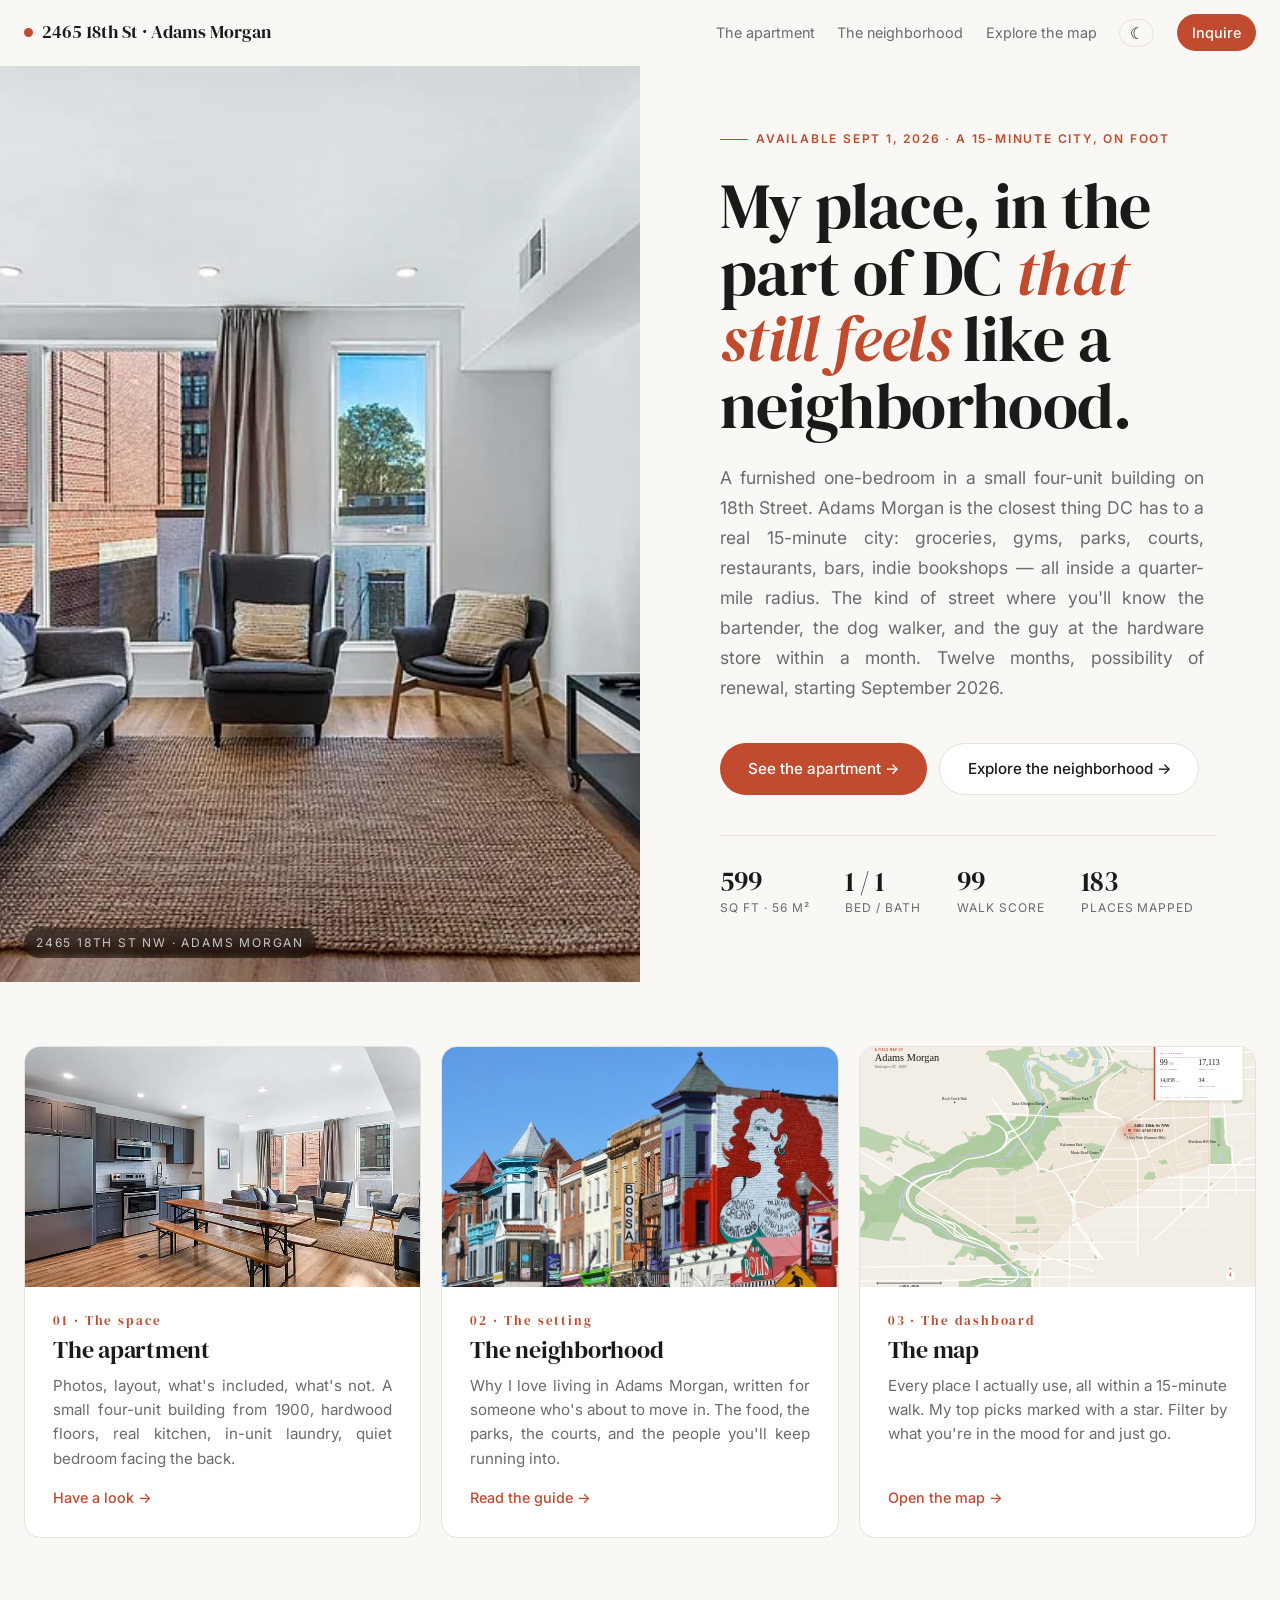
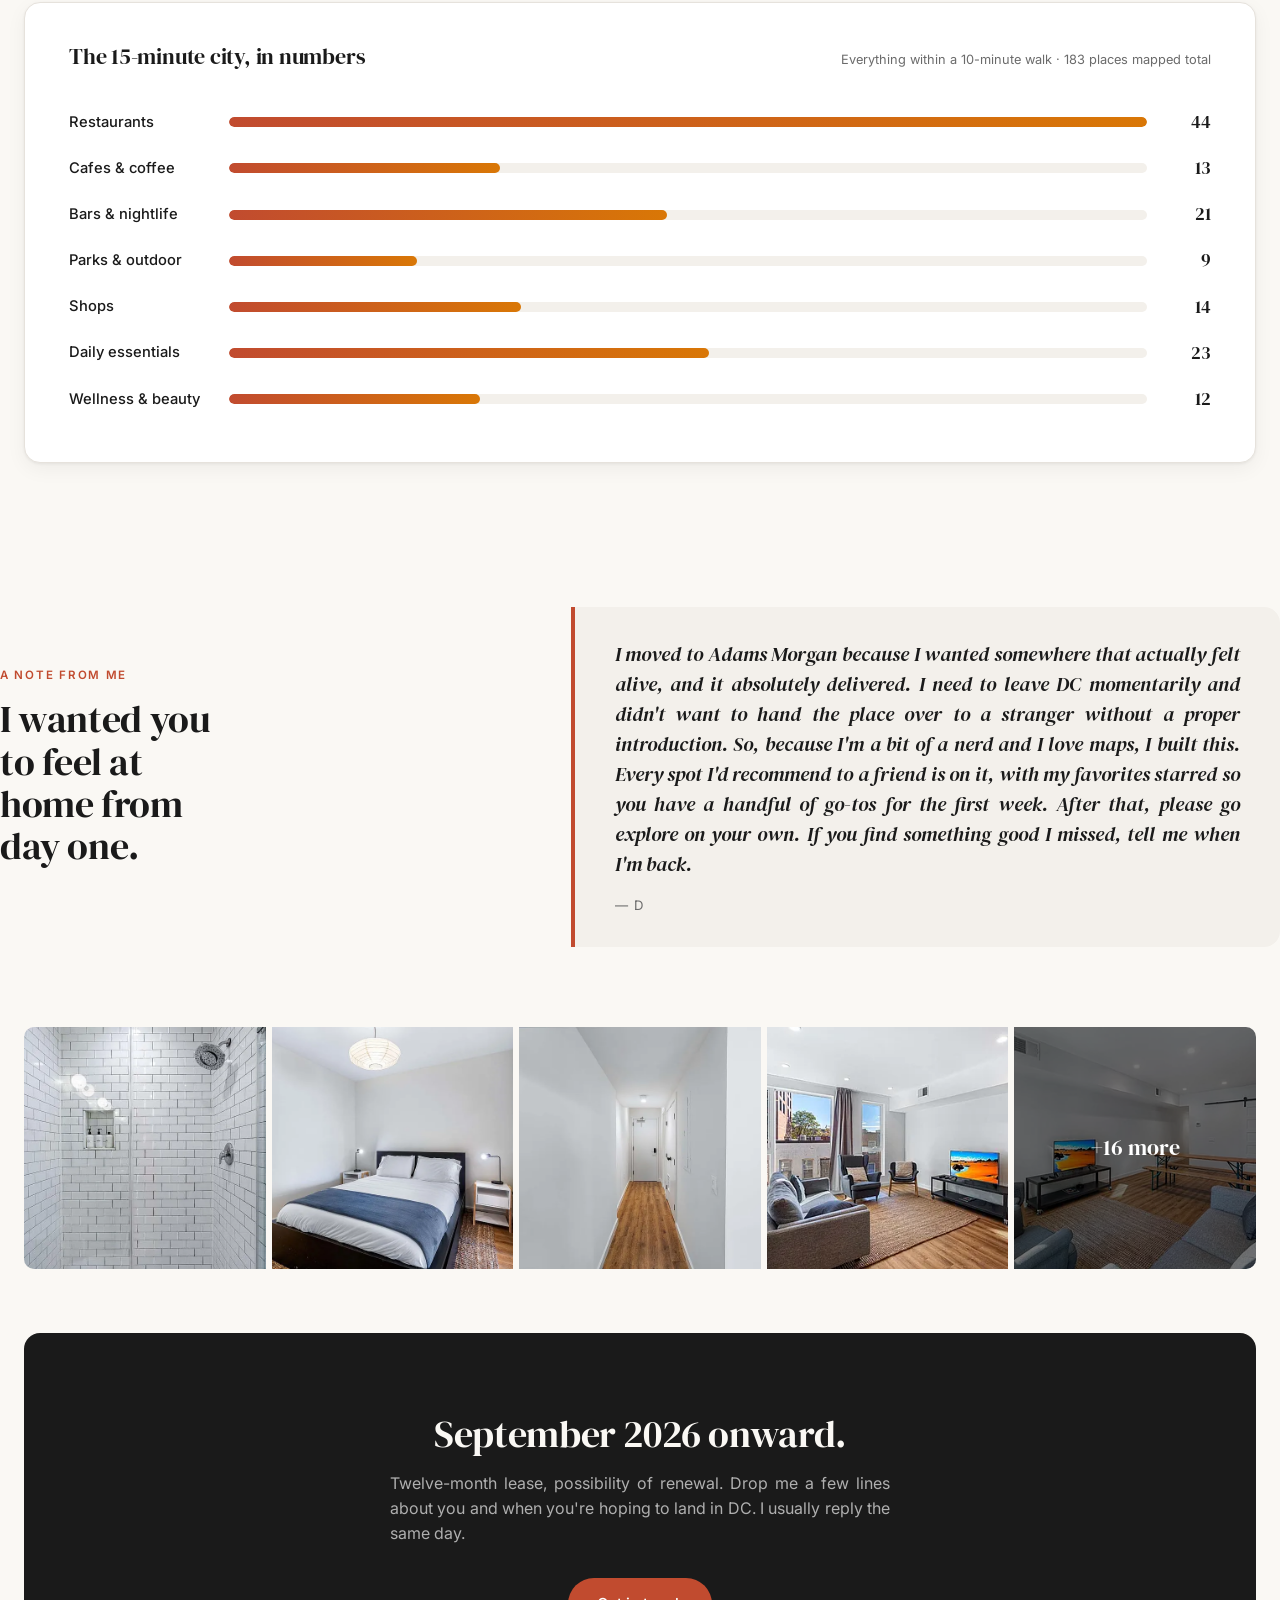
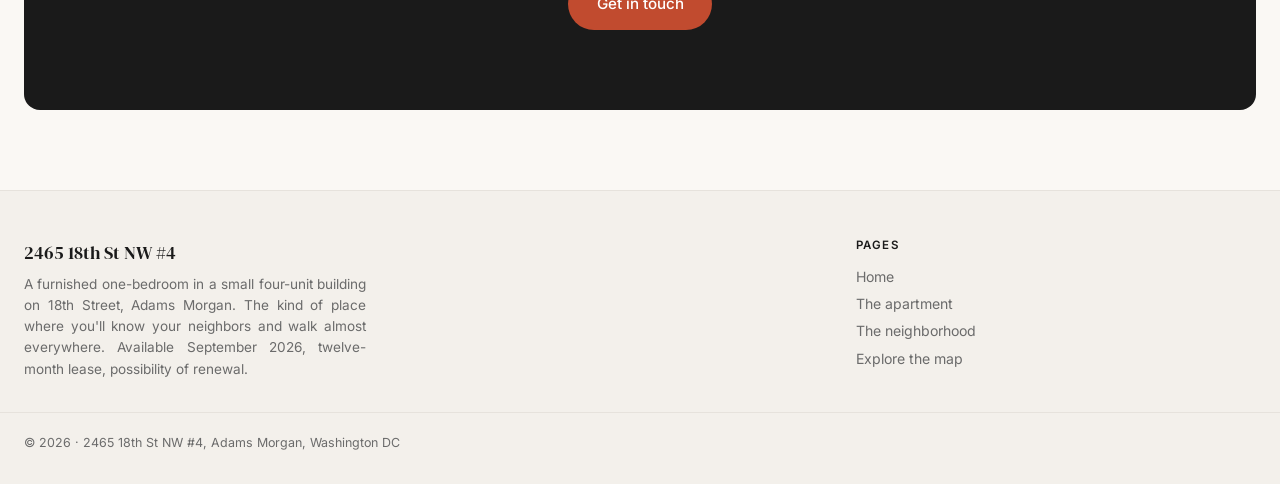
==== commit 07d32d71: "update" ====
--- a/index.html
+++ b/index.html
@@ -199,10 +199,10 @@
     <div class="photo-tag">2465 18th St NW · Adams Morgan</div>
   </div>
   <div class="content">
-    <div class="hero-eyebrow">Available Sept 1, 2026</div>
+    <div class="hero-eyebrow">Available Sept 1, 2026 · A 15-minute city, on foot</div>
     <h1>My place, in the part of DC <span class="ital">that still feels</span> like a neighborhood.</h1>
     <p class="lede">
-      A furnished one-bedroom in a small four-unit building on 18th Street. Walk-everywhere life, sport courts and trails three minutes away, and the kind of street where you'll know the bartender, the dog walker, and the guy at the hardware store within a month. Twelve months, possibility of renewal, starting September 2026.
+      A furnished one-bedroom in a small four-unit building on 18th Street. Adams Morgan is the closest thing DC has to a real 15-minute city: groceries, gyms, parks, courts, restaurants, bars, indie bookshops — all inside a quarter-mile radius. The kind of street where you'll know the bartender, the dog walker, and the guy at the hardware store within a month. Twelve months, possibility of renewal, starting September 2026.
     </p>
     <div class="hero-cta-row">
       <a href="apartment.html" class="btn btn-primary">See the apartment →</a>
@@ -254,8 +254,8 @@
 <div class="container">
   <div class="walk-chart fade-in" id="walk-chart">
     <div class="head">
-      <h3>What's within a 10-minute walk</h3>
-      <div class="legend">Counts from the curated map · 183 places total</div>
+      <h3>The 15-minute city, in numbers</h3>
+      <div class="legend">Everything within a 10-minute walk · 183 places mapped total</div>
     </div>
     <div id="walk-chart-rows"></div>
   </div>
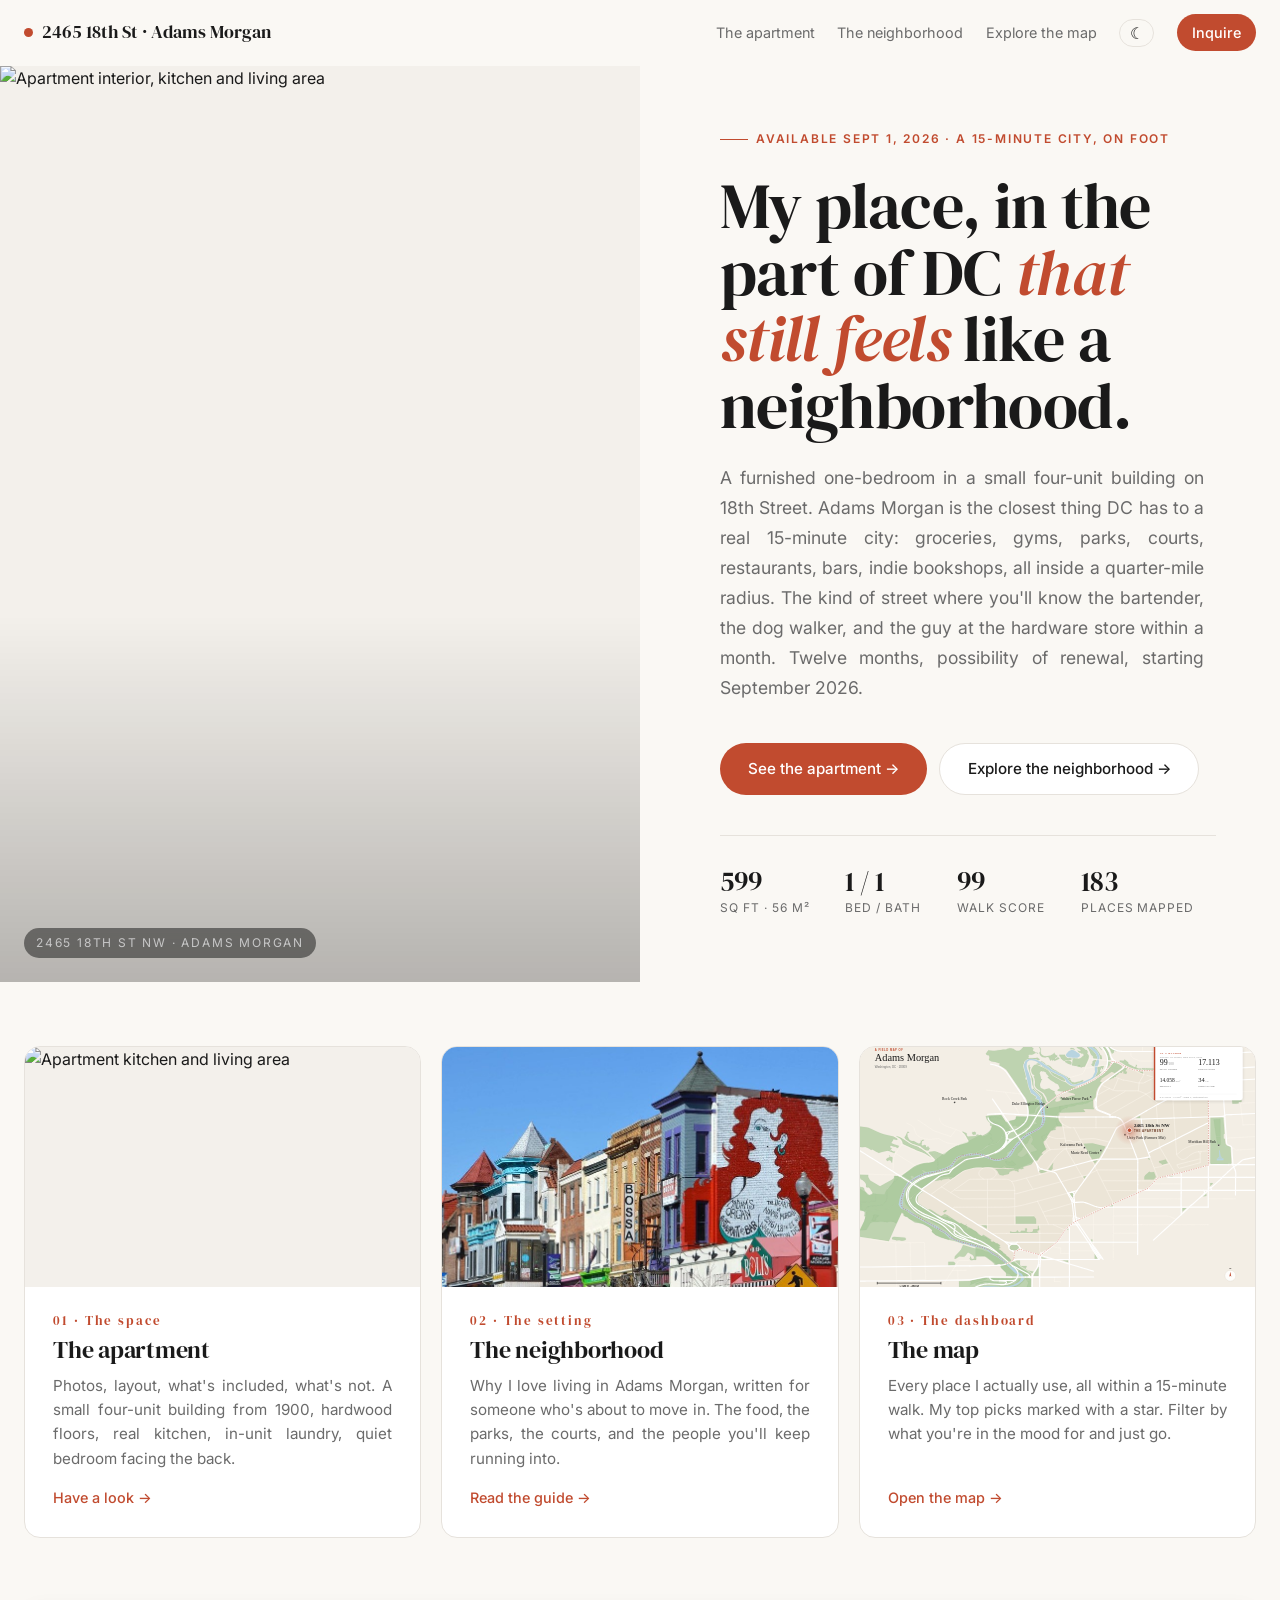
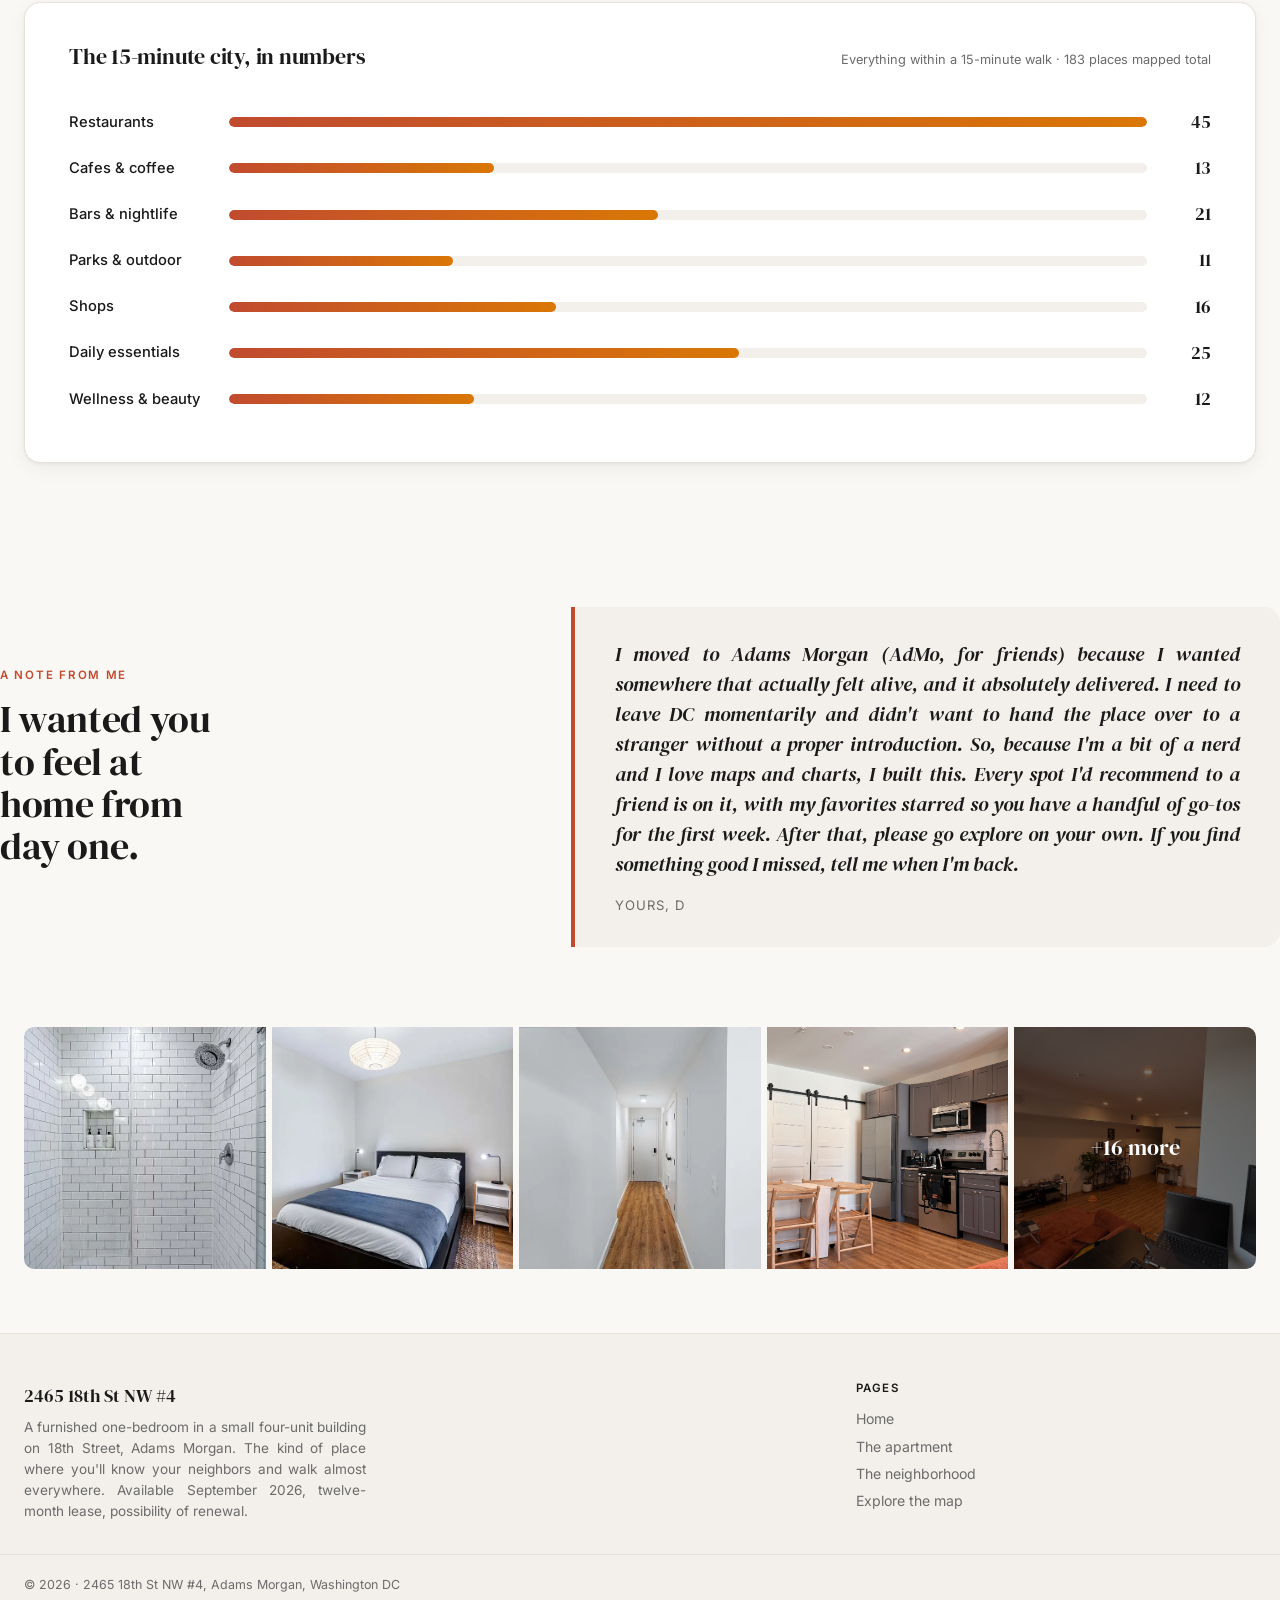
==== commit f7767ceb: "images" ====
--- a/index.html
+++ b/index.html
@@ -9,7 +9,7 @@
 <meta property="og:title" content="2465 18th St NW #4 · Adams Morgan, DC · Sept 2026" />
 <meta property="og:description" content="A furnished one-bedroom in the part of DC that still feels like a real neighborhood." />
 <meta property="og:type" content="website" />
-<meta property="og:image" content="Images/12571b062bb1b039ca33b65e3913a3fb-cc_ft_768.webp" />
+<meta property="og:image" content="Images/apt/20260509_213500930_iOS.jpg" />
 
 <link rel="icon" type="image/svg+xml" href="data:image/svg+xml,%3Csvg xmlns='http://www.w3.org/2000/svg' viewBox='0 0 32 32'%3E%3Crect width='32' height='32' rx='6' fill='%23c14b2f'/%3E%3Ctext x='16' y='23' font-size='13' font-weight='700' fill='white' text-anchor='middle' font-family='Georgia%2C serif'%3E18%3C/text%3E%3C/svg%3E" />
 
@@ -195,14 +195,14 @@
 <!-- ═══ HERO ════════════════════════════════════════════ -->
 <section class="hero-home">
   <div class="photo">
-    <img src="Images/12571b062bb1b039ca33b65e3913a3fb-cc_ft_768.webp" alt="Apartment interior" />
+    <img src="Images/apt/20260509_213500930_iOS.jpg" alt="Apartment interior, kitchen and living area" />
     <div class="photo-tag">2465 18th St NW · Adams Morgan</div>
   </div>
   <div class="content">
     <div class="hero-eyebrow">Available Sept 1, 2026 · A 15-minute city, on foot</div>
     <h1>My place, in the part of DC <span class="ital">that still feels</span> like a neighborhood.</h1>
     <p class="lede">
-      A furnished one-bedroom in a small four-unit building on 18th Street. Adams Morgan is the closest thing DC has to a real 15-minute city: groceries, gyms, parks, courts, restaurants, bars, indie bookshops — all inside a quarter-mile radius. The kind of street where you'll know the bartender, the dog walker, and the guy at the hardware store within a month. Twelve months, possibility of renewal, starting September 2026.
+      A furnished one-bedroom in a small four-unit building on 18th Street. Adams Morgan is the closest thing DC has to a real 15-minute city: groceries, gyms, parks, courts, restaurants, bars, indie bookshops, all inside a quarter-mile radius. The kind of street where you'll know the bartender, the dog walker, and the guy at the hardware store within a month. Twelve months, possibility of renewal, starting September 2026.
     </p>
     <div class="hero-cta-row">
       <a href="apartment.html" class="btn btn-primary">See the apartment →</a>
@@ -221,7 +221,7 @@
 <div class="container">
   <div class="threecol fade-in stagger">
     <a class="section-card" href="apartment.html">
-      <div class="photo"><img src="Images/16c34412194bc4dcdb3fa124f33c56f5-cc_ft_768.webp" alt="Apartment" /></div>
+      <div class="photo"><img src="Images/apt/20260509_213500930_iOS.jpg" alt="Apartment kitchen and living area" /></div>
       <div class="body">
         <div class="num">01 · The space</div>
         <h3>The apartment</h3>
@@ -255,7 +255,7 @@
   <div class="walk-chart fade-in" id="walk-chart">
     <div class="head">
       <h3>The 15-minute city, in numbers</h3>
-      <div class="legend">Everything within a 10-minute walk · 183 places mapped total</div>
+      <div class="legend">Everything within a 15-minute walk · 183 places mapped total</div>
     </div>
     <div id="walk-chart-rows"></div>
   </div>
@@ -268,8 +268,8 @@
     <h2>I wanted you to feel at home from day one.</h2>
   </div>
   <div class="quote-block">
-    <blockquote>I moved to Adams Morgan because I wanted somewhere that actually felt alive, and it absolutely delivered. I need to leave DC momentarily and didn't want to hand the place over to a stranger without a proper introduction. So, because I'm a bit of a nerd and I love maps, I built this. Every spot I'd recommend to a friend is on it, with my favorites starred so you have a handful of go-tos for the first week. After that, please go explore on your own. If you find something good I missed, tell me when I'm back.</blockquote>
-    <div class="signoff">— D</div>
+    <blockquote>I moved to Adams Morgan (AdMo, for friends) because I wanted somewhere that actually felt alive, and it absolutely delivered. I need to leave DC momentarily and didn't want to hand the place over to a stranger without a proper introduction. So, because I'm a bit of a nerd and I love maps and charts, I built this. Every spot I'd recommend to a friend is on it, with my favorites starred so you have a handful of go-tos for the first week. After that, please go explore on your own. If you find something good I missed, tell me when I'm back.</blockquote>
+    <div class="signoff">Yours, D</div>
   </div>
 </section>
 
@@ -279,21 +279,12 @@
     <div class="tile"><img src="Images/e02123ef704a3381e3cc24ff428959be-cc_ft_768.webp" alt="" /></div>
     <div class="tile"><img src="Images/c9404eb434c1e056fbeba8cedf2a7c16-cc_ft_768.webp" alt="" /></div>
     <div class="tile"><img src="Images/97585aec3f6b0b3d6c8318d6f4f61daf-cc_ft_768.webp" alt="" /></div>
-    <div class="tile"><img src="Images/c55f99c0e1d59f05470b37112060eb0a-cc_ft_384.webp" alt="" /></div>
+    <div class="tile"><img src="Images/apt/20260509_212730940_iOS.jpg" alt="Kitchen with foldable dining table" /></div>
     <div class="tile">
-      <img src="Images/e22f6e3d6828065a8ed78bdddd9303cd-cc_ft_384.webp" alt="" />
+      <img src="Images/apt/20260509_213620868_iOS.jpg" alt="Living area with bike, projector, sofa" />
       <div class="more">+16 more</div>
     </div>
   </a>
-</div>
-
-<!-- ═══ FINAL CTA ══════════════════════════════════════ -->
-<div class="container">
-  <div class="final-cta">
-    <h2>September 2026 onward.</h2>
-    <p>Twelve-month lease, possibility of renewal. Drop me a few lines about you and when you're hoping to land in DC. I usually reply the same day.</p>
-    <a class="btn btn-primary" href="mailto:inquiries@example.com?subject=Adams%20Morgan%20apartment%20%E2%80%94%20Sept%202026%20lease">Get in touch</a>
-  </div>
 </div>
 
 <div data-partial="footer"></div>
@@ -306,7 +297,7 @@
 <script>
 (function() {
   // Build the within-walk bar chart from places.js
-  const P = (window.PLACES || []).filter(p => (p.walkMinutes ?? 99) <= 10);
+  const P = (window.PLACES || []).filter(p => (p.walkMinutes ?? 99) <= 15);
   const groups = [
     { label: 'Restaurants',     test: p => p.category === 'food & dining' },
     { label: 'Cafes & coffee',  test: p => p.category === 'cafes & work' },
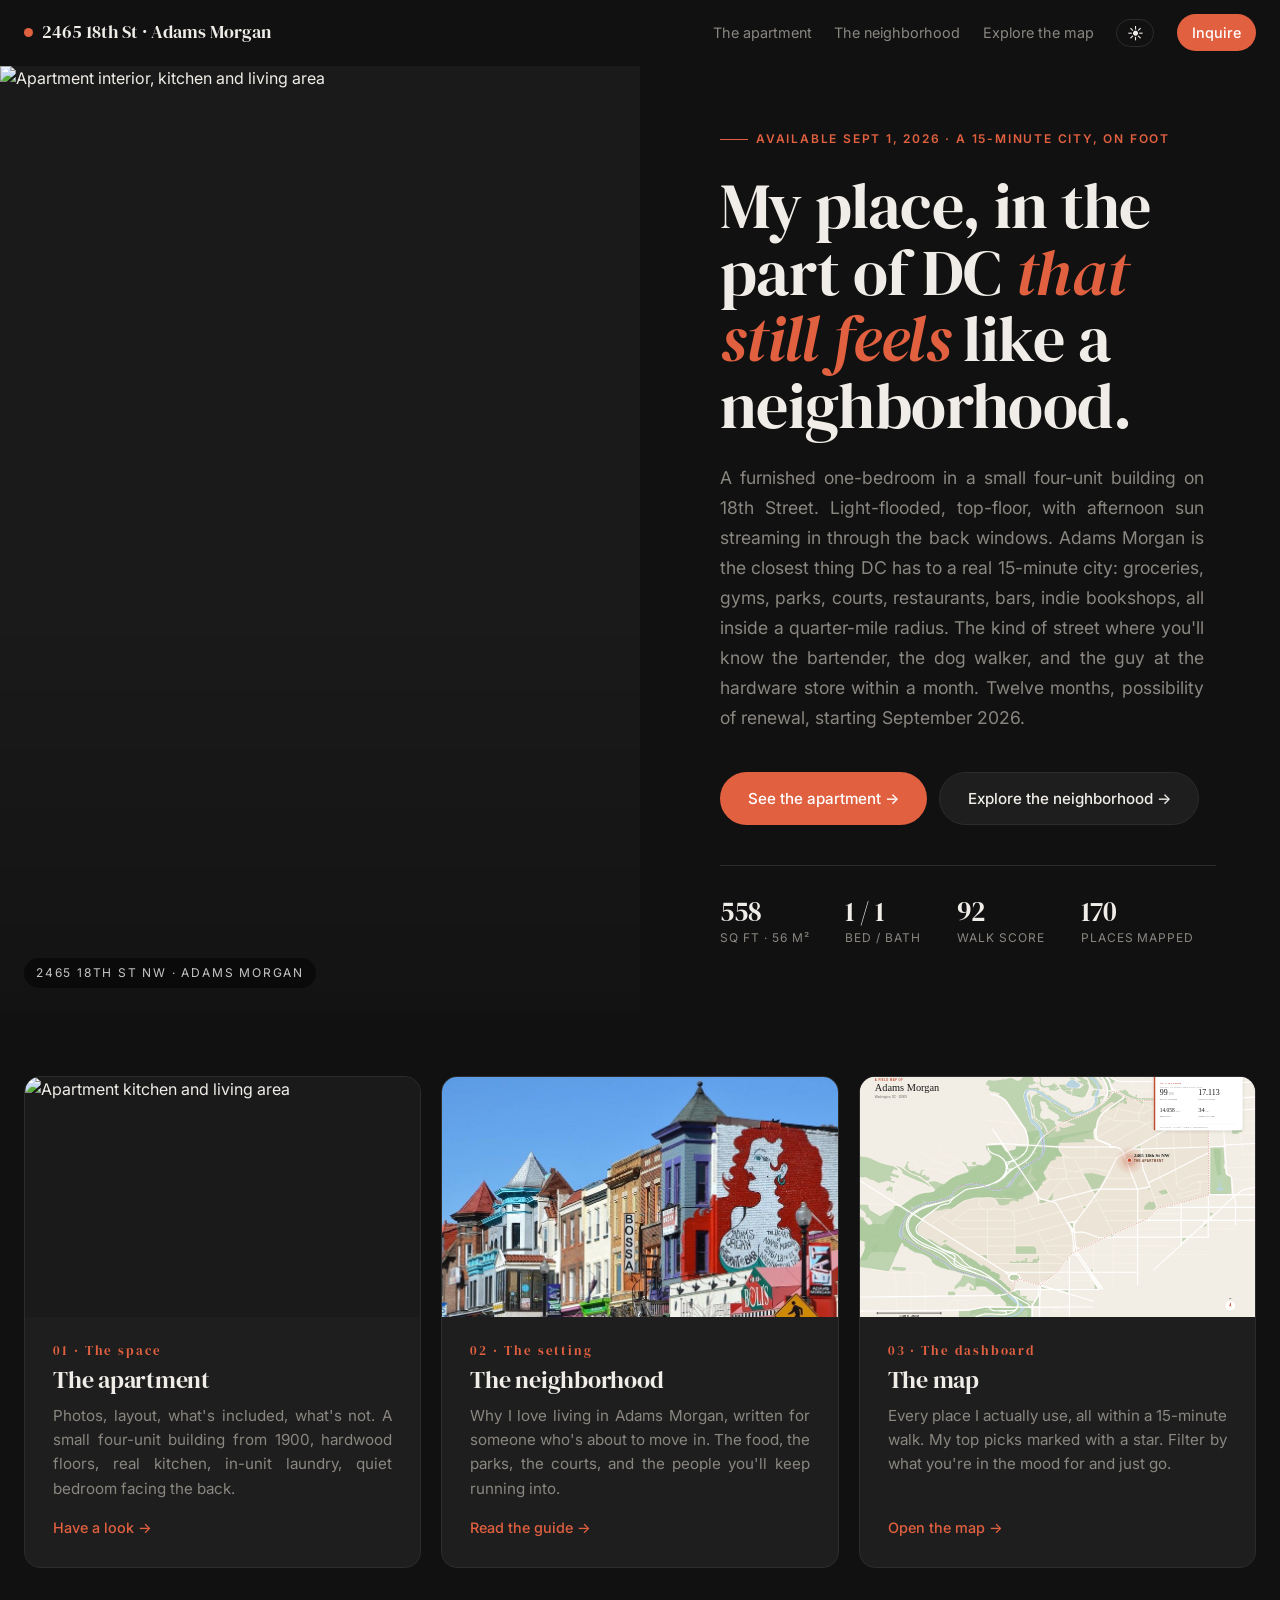
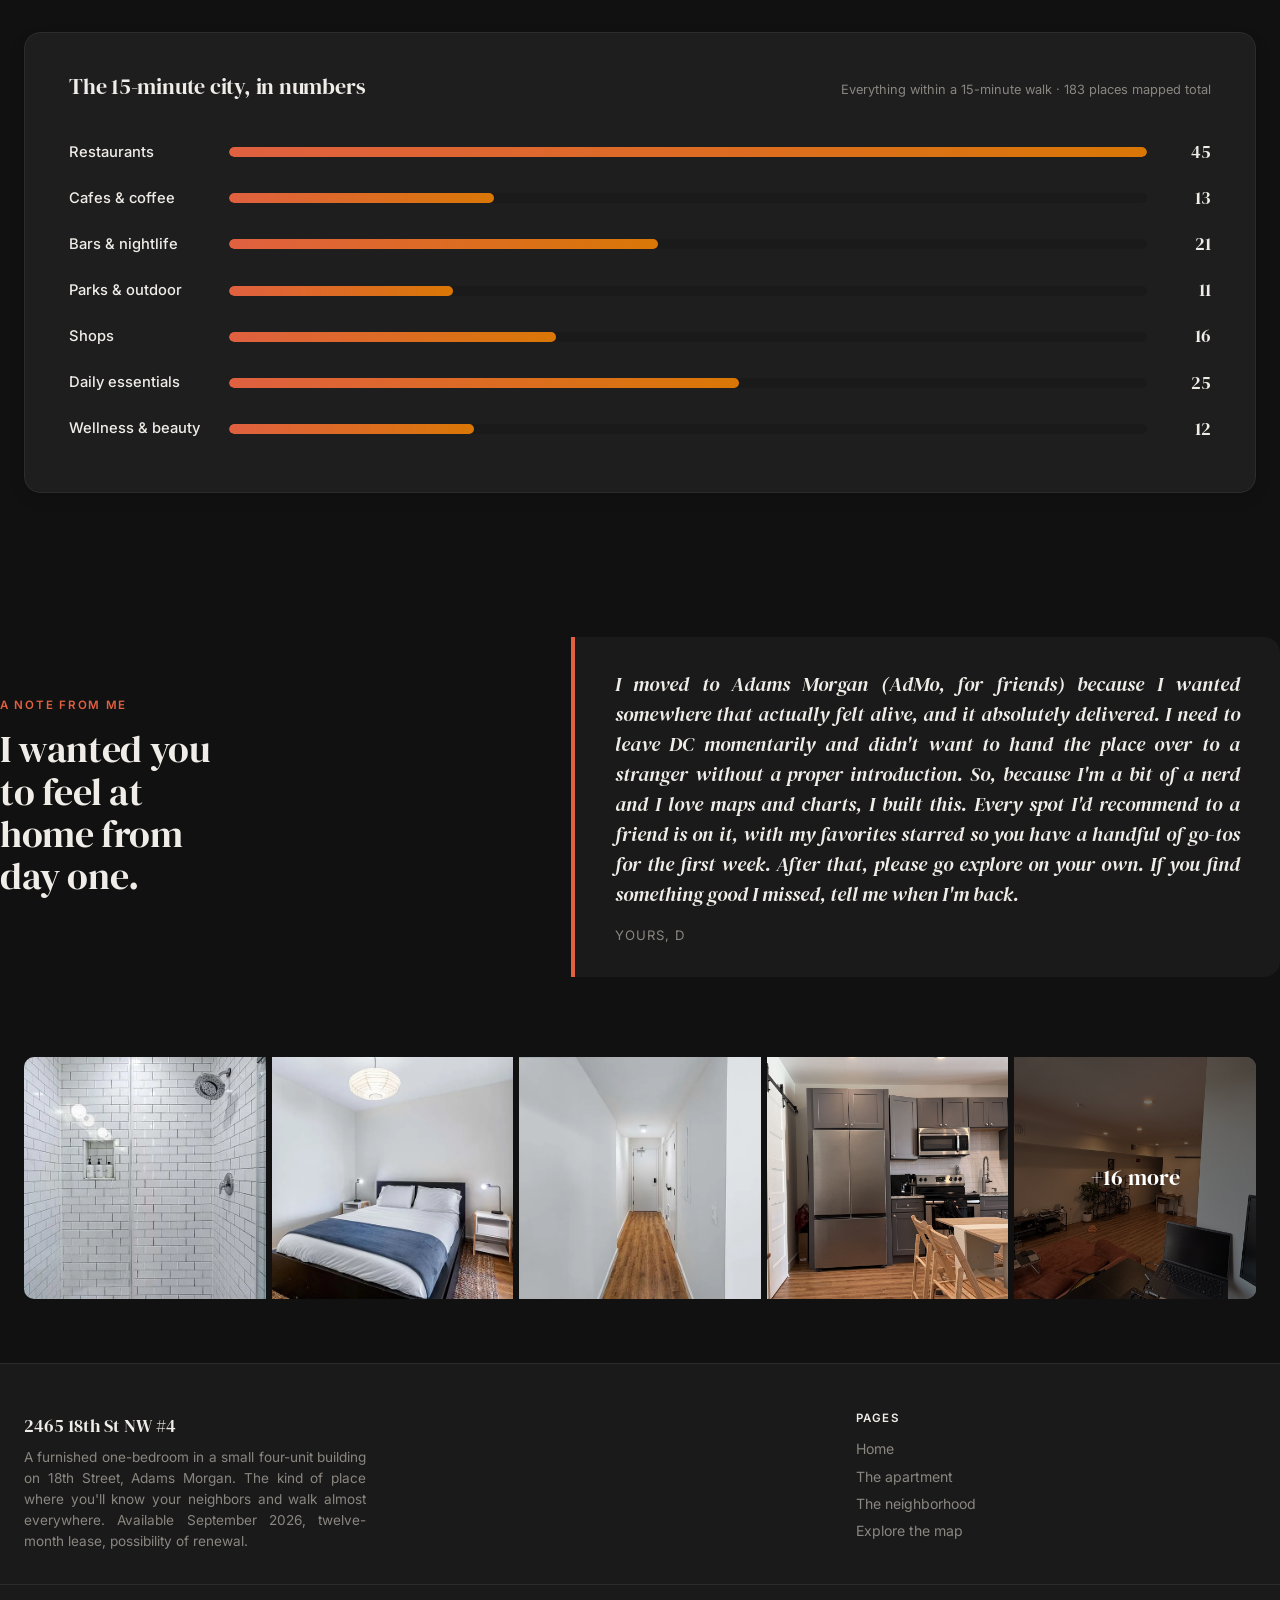
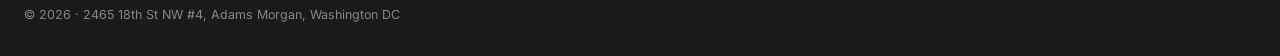
==== commit c9f685a3: "pics" ====
--- a/index.html
+++ b/index.html
@@ -1,5 +1,5 @@
 <!DOCTYPE html>
-<html lang="en" data-theme="light">
+<html lang="en" data-theme="dark">
 <head>
 <meta charset="utf-8" />
 <meta name="viewport" content="width=device-width, initial-scale=1" />
@@ -13,7 +13,7 @@
 
 <link rel="icon" type="image/svg+xml" href="data:image/svg+xml,%3Csvg xmlns='http://www.w3.org/2000/svg' viewBox='0 0 32 32'%3E%3Crect width='32' height='32' rx='6' fill='%23c14b2f'/%3E%3Ctext x='16' y='23' font-size='13' font-weight='700' fill='white' text-anchor='middle' font-family='Georgia%2C serif'%3E18%3C/text%3E%3C/svg%3E" />
 
-<script>(function(){const t=localStorage.getItem('theme')||'light';document.documentElement.setAttribute('data-theme',t);})();</script>
+<script>(function(){const t=localStorage.getItem('theme')||'dark';document.documentElement.setAttribute('data-theme',t);})();</script>
 
 <link rel="preconnect" href="https://fonts.googleapis.com" />
 <link rel="preconnect" href="https://fonts.gstatic.com" crossorigin />
@@ -202,7 +202,7 @@
     <div class="hero-eyebrow">Available Sept 1, 2026 · A 15-minute city, on foot</div>
     <h1>My place, in the part of DC <span class="ital">that still feels</span> like a neighborhood.</h1>
     <p class="lede">
-      A furnished one-bedroom in a small four-unit building on 18th Street. Adams Morgan is the closest thing DC has to a real 15-minute city: groceries, gyms, parks, courts, restaurants, bars, indie bookshops, all inside a quarter-mile radius. The kind of street where you'll know the bartender, the dog walker, and the guy at the hardware store within a month. Twelve months, possibility of renewal, starting September 2026.
+      A furnished one-bedroom in a small four-unit building on 18th Street. Light-flooded, top-floor, with afternoon sun streaming in through the back windows. Adams Morgan is the closest thing DC has to a real 15-minute city: groceries, gyms, parks, courts, restaurants, bars, indie bookshops, all inside a quarter-mile radius. The kind of street where you'll know the bartender, the dog walker, and the guy at the hardware store within a month. Twelve months, possibility of renewal, starting September 2026.
     </p>
     <div class="hero-cta-row">
       <a href="apartment.html" class="btn btn-primary">See the apartment →</a>
@@ -279,7 +279,7 @@
     <div class="tile"><img src="Images/e02123ef704a3381e3cc24ff428959be-cc_ft_768.webp" alt="" /></div>
     <div class="tile"><img src="Images/c9404eb434c1e056fbeba8cedf2a7c16-cc_ft_768.webp" alt="" /></div>
     <div class="tile"><img src="Images/97585aec3f6b0b3d6c8318d6f4f61daf-cc_ft_768.webp" alt="" /></div>
-    <div class="tile"><img src="Images/apt/20260509_212730940_iOS.jpg" alt="Kitchen with foldable dining table" /></div>
+    <div class="tile"><img src="Images/apt/20260509_212704351_iOS.jpg" alt="Kitchen with stainless appliances" /></div>
     <div class="tile">
       <img src="Images/apt/20260509_213620868_iOS.jpg" alt="Living area with bike, projector, sofa" />
       <div class="more">+16 more</div>
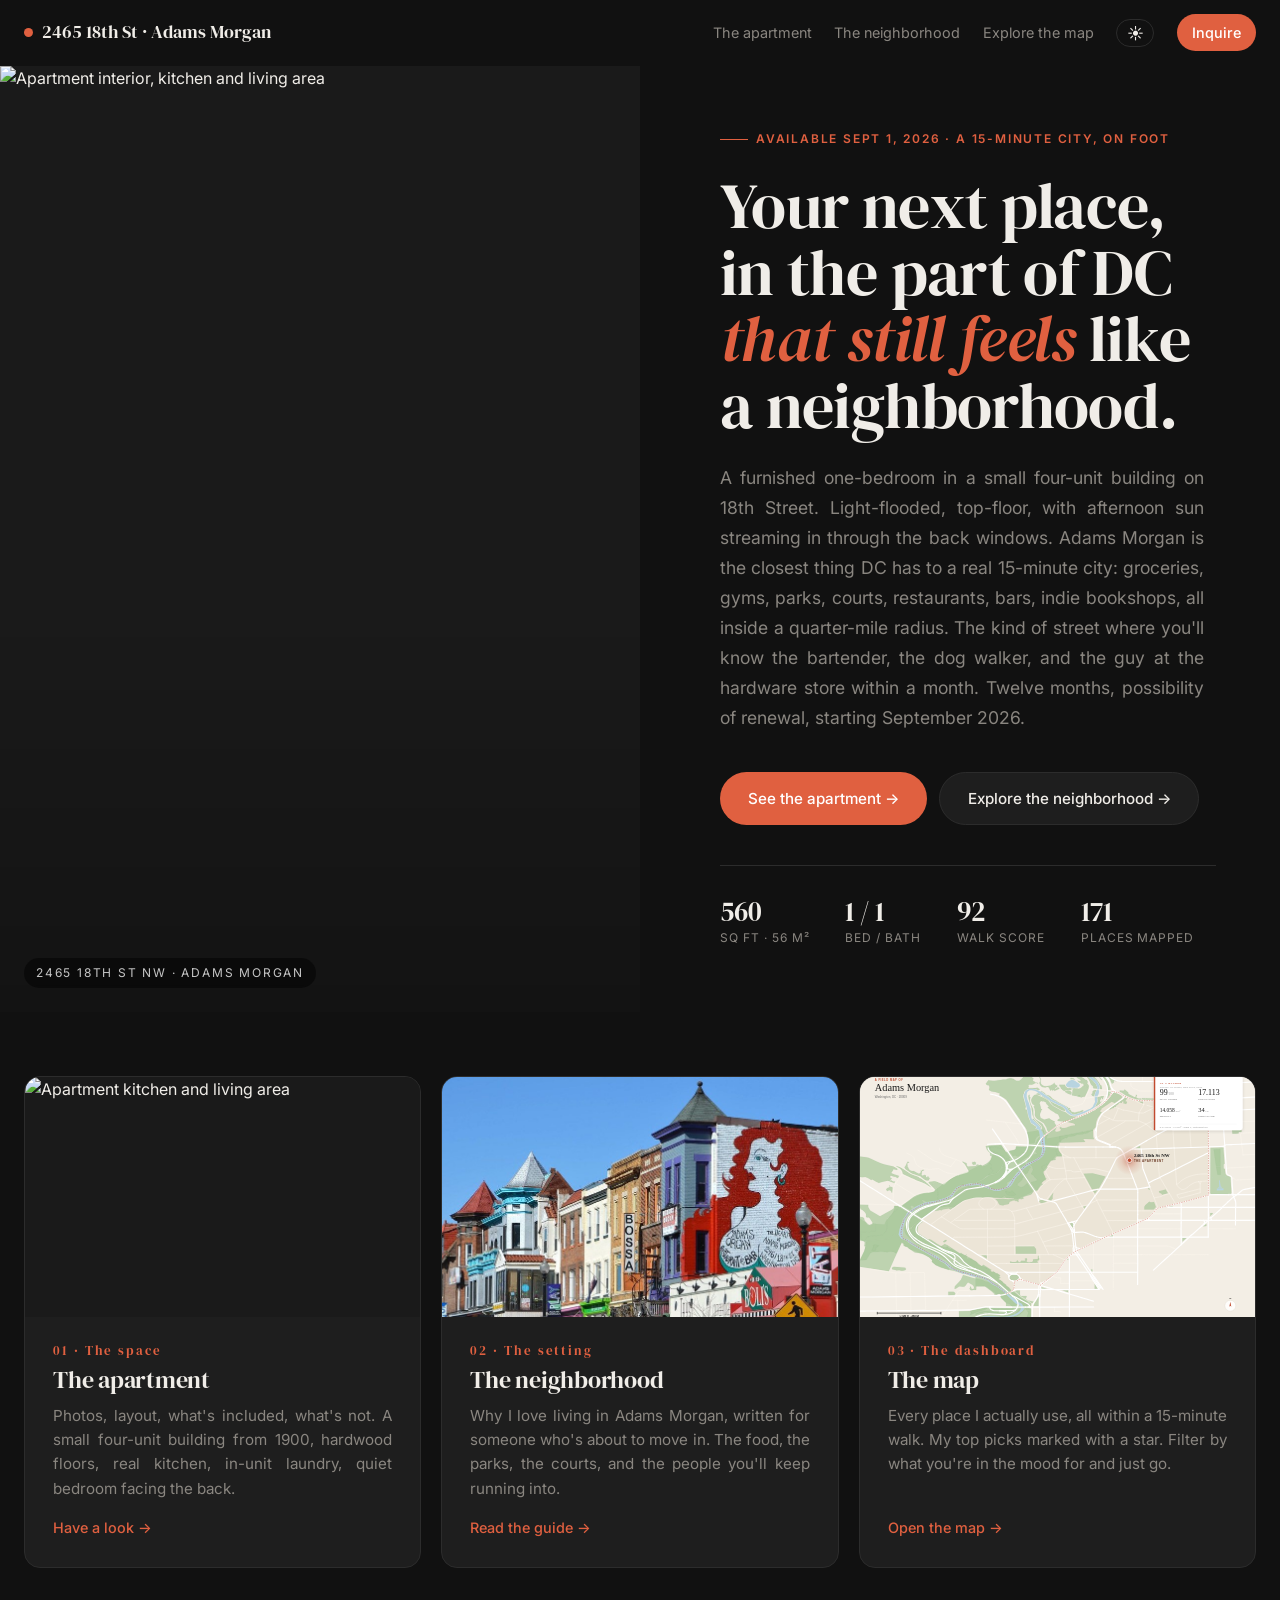
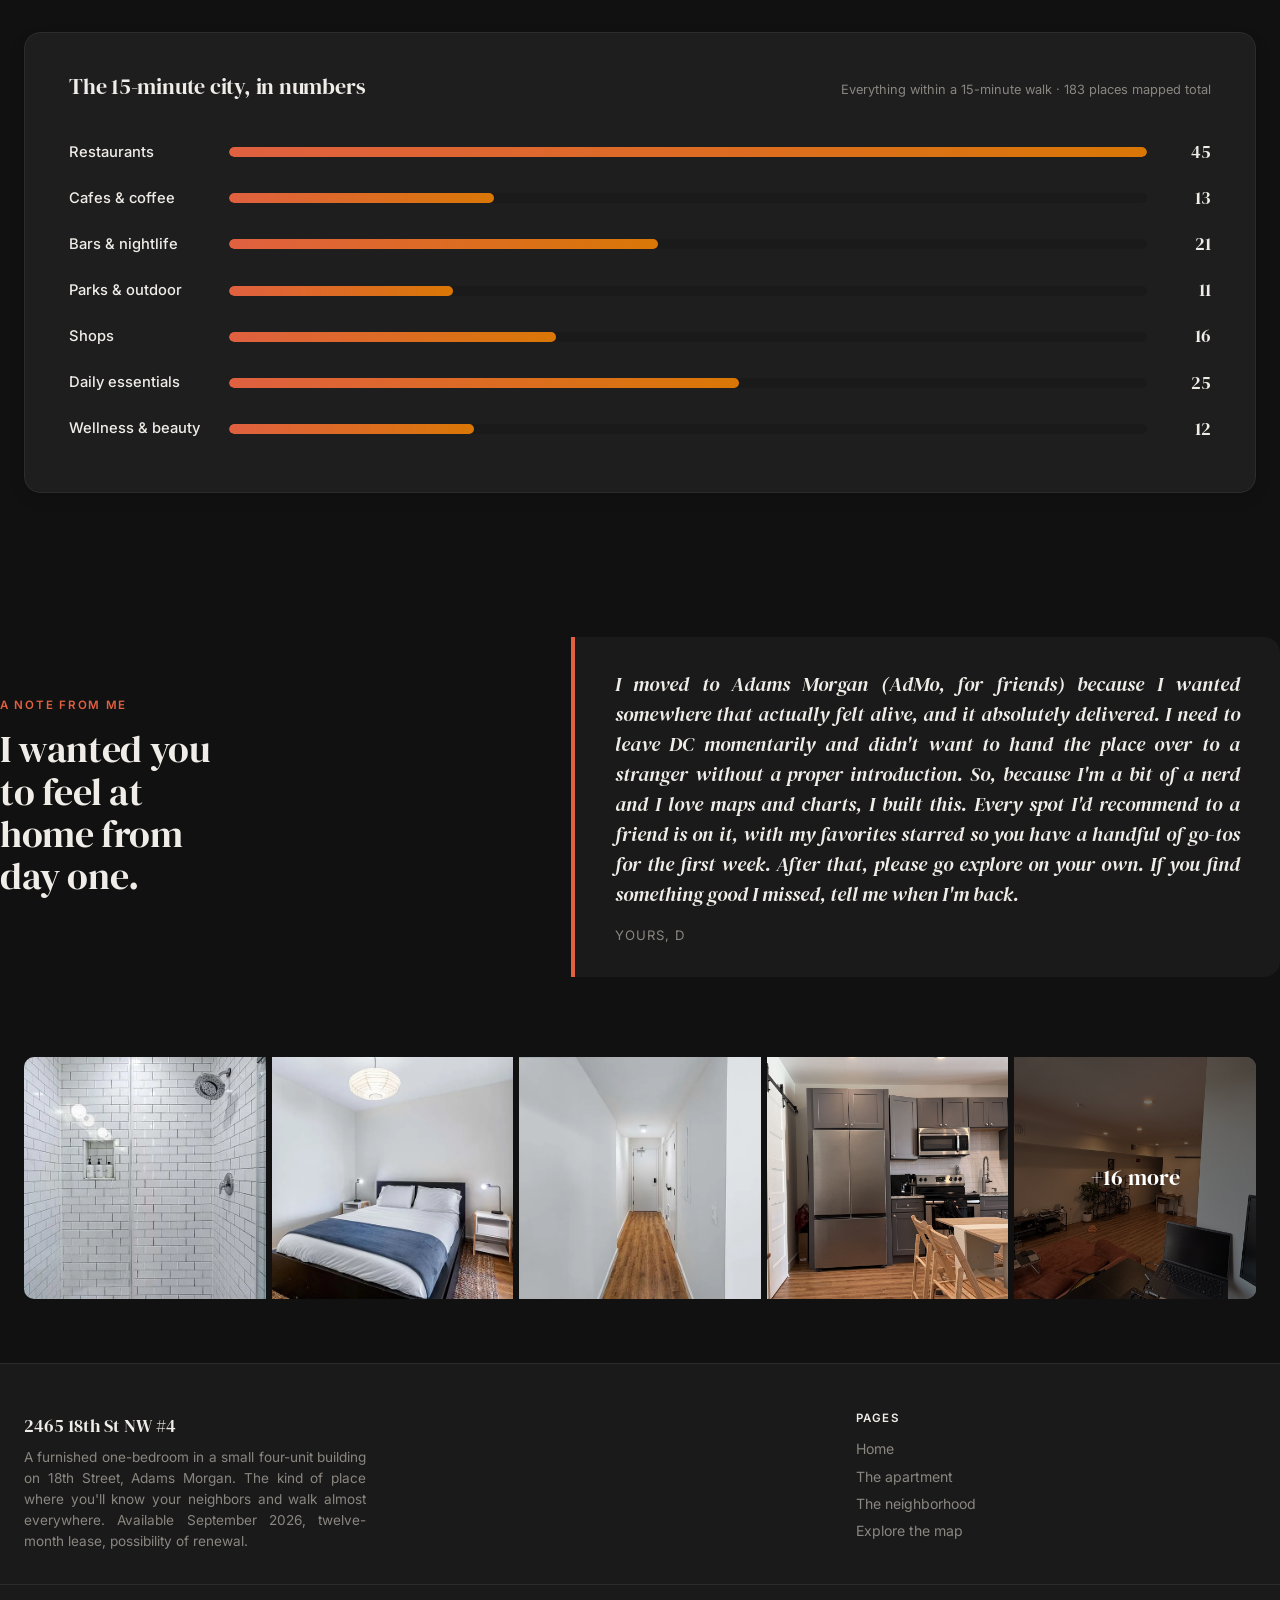
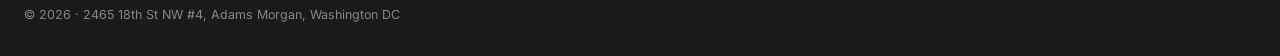
==== commit 41b950d8: "update" ====
--- a/index.html
+++ b/index.html
@@ -200,7 +200,7 @@
   </div>
   <div class="content">
     <div class="hero-eyebrow">Available Sept 1, 2026 · A 15-minute city, on foot</div>
-    <h1>My place, in the part of DC <span class="ital">that still feels</span> like a neighborhood.</h1>
+    <h1>Your next place, in the part of DC <span class="ital">that still feels</span> like a neighborhood.</h1>
     <p class="lede">
       A furnished one-bedroom in a small four-unit building on 18th Street. Light-flooded, top-floor, with afternoon sun streaming in through the back windows. Adams Morgan is the closest thing DC has to a real 15-minute city: groceries, gyms, parks, courts, restaurants, bars, indie bookshops, all inside a quarter-mile radius. The kind of street where you'll know the bartender, the dog walker, and the guy at the hardware store within a month. Twelve months, possibility of renewal, starting September 2026.
     </p>
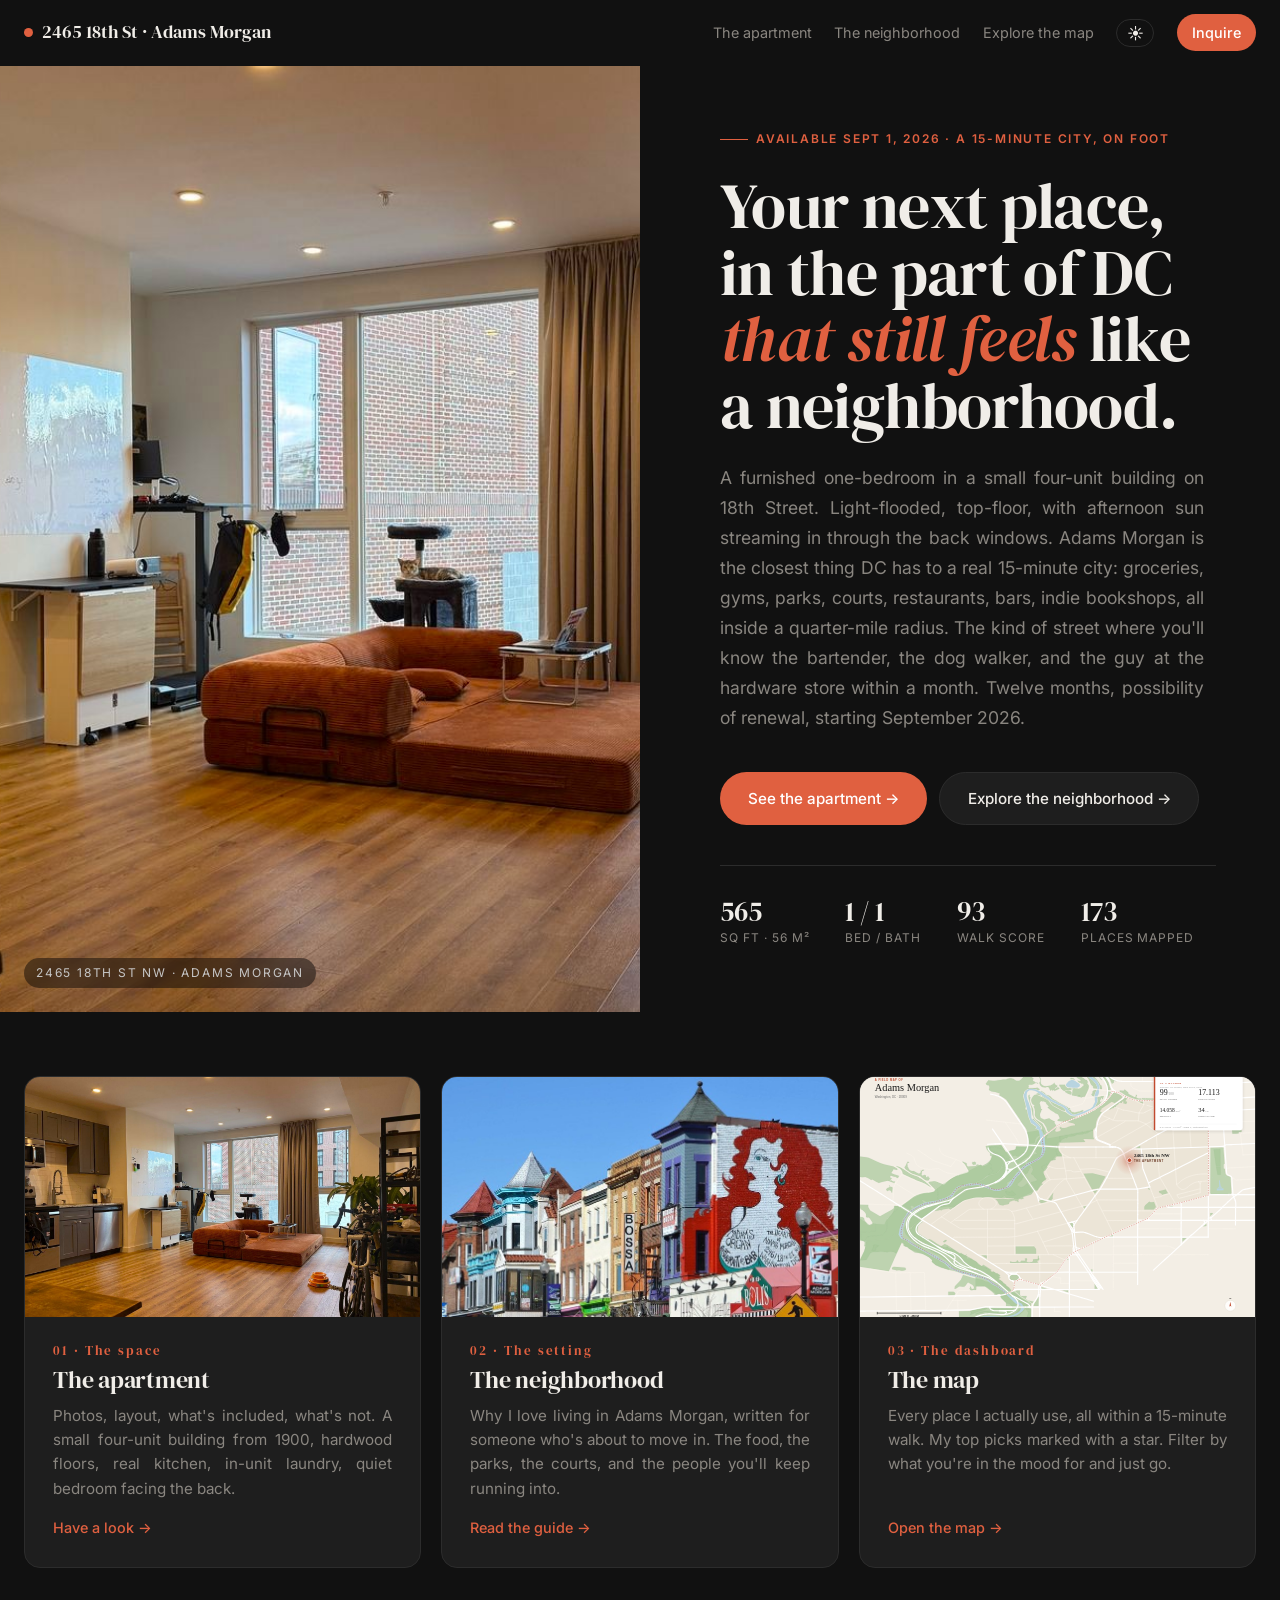
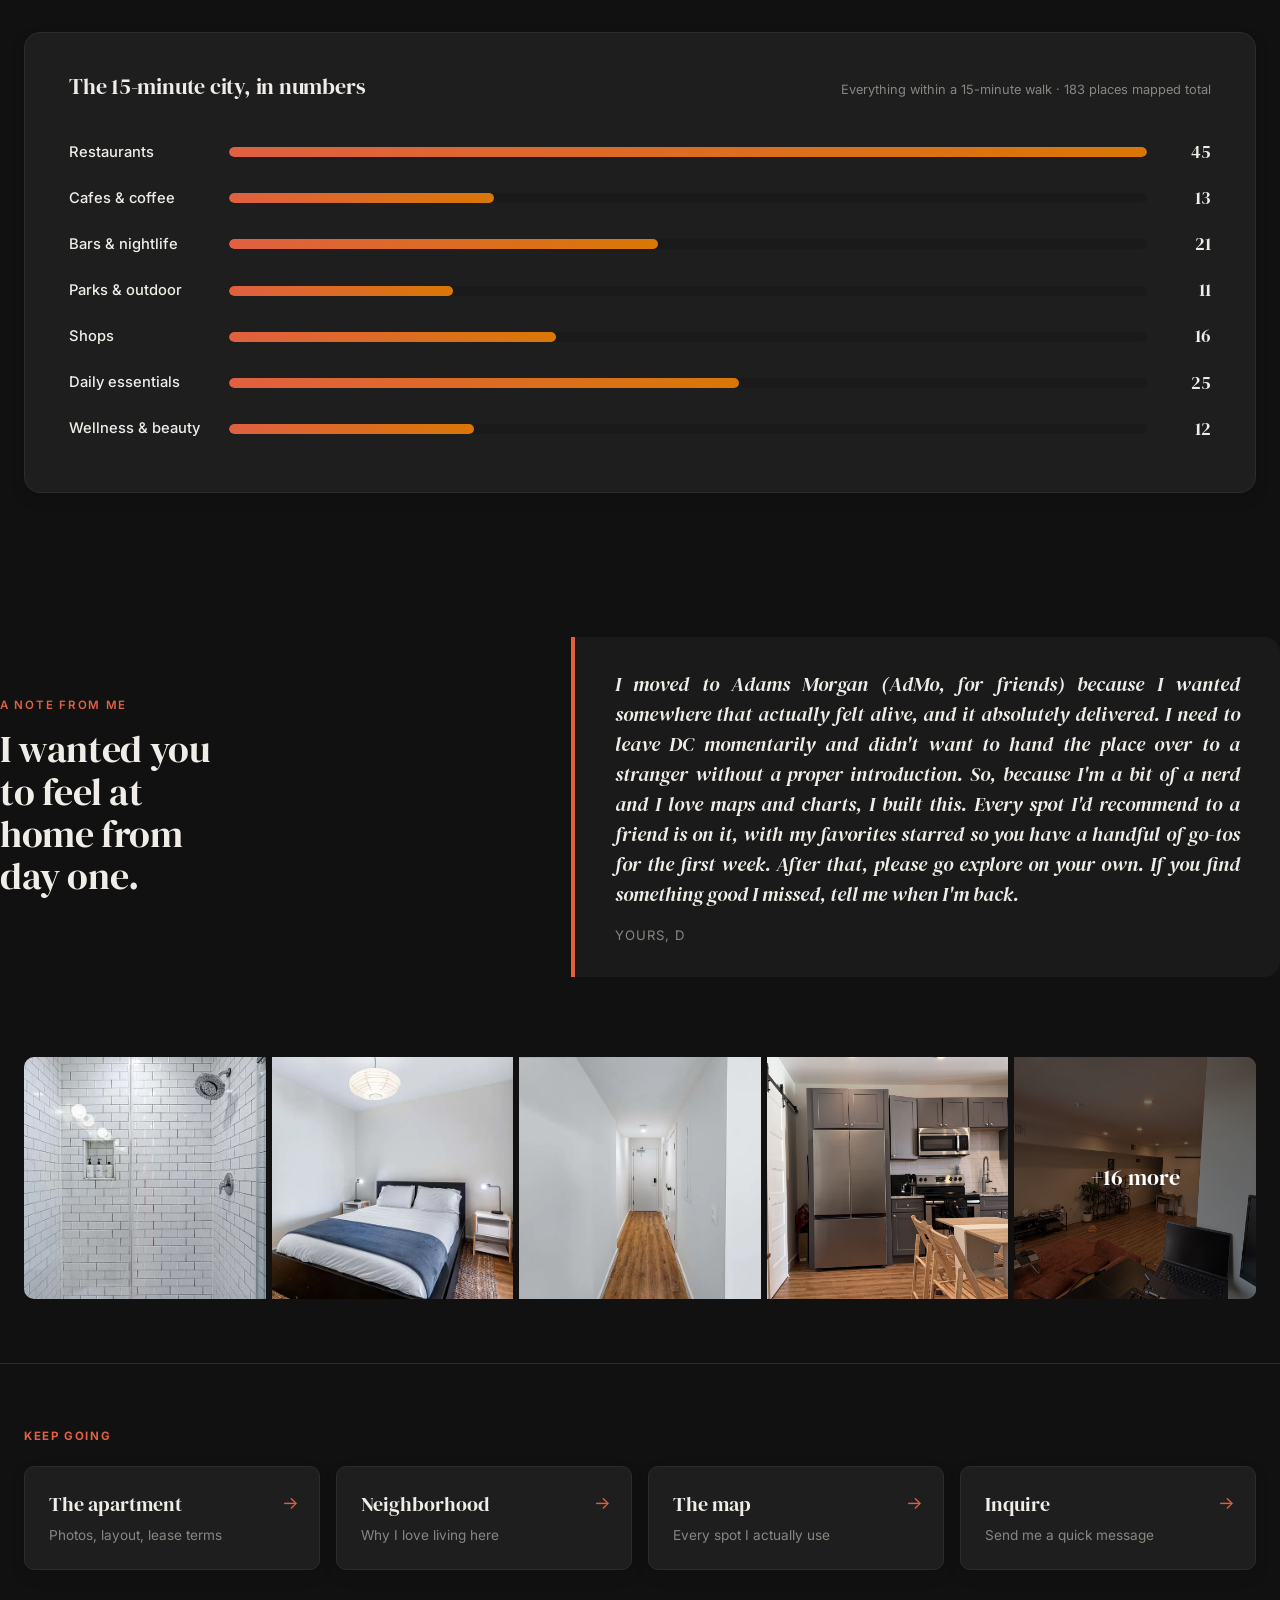
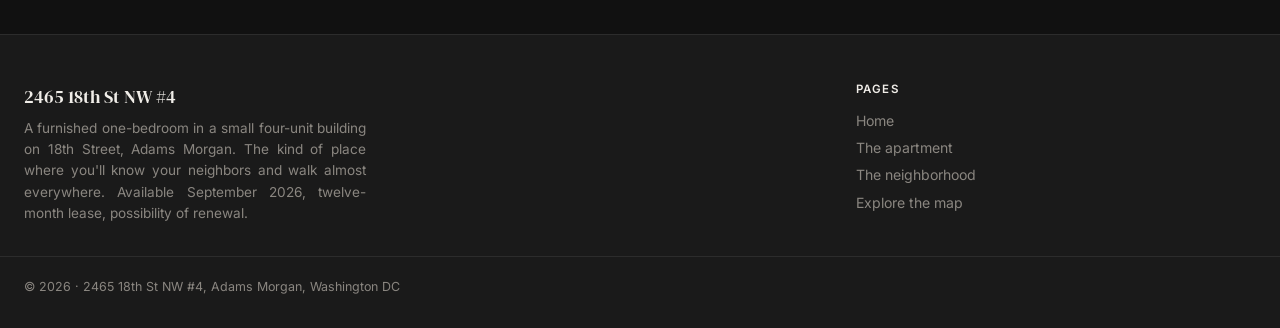
==== commit cffb3d9a: "nav" ====
--- a/index.html
+++ b/index.html
@@ -287,6 +287,7 @@
   </a>
 </div>
 
+<div data-partial="page-nav"></div>
 <div data-partial="footer"></div>
 
 <!-- ═══ DATA + JS ══════════════════════════════════════ -->
--- a/assets/styles.css
+++ b/assets/styles.css
@@ -120,6 +120,51 @@
   .nav-links a.nav-cta { padding: .35rem .8rem; font-size: .82rem; }
 }
 
+/* ── Page-nav pane (between page content and footer) ── */
+.page-nav-pane {
+  padding: 4rem 0 4rem;
+  border-top: 1px solid var(--line);
+  background: var(--bg);
+}
+.page-nav-eyebrow {
+  font-size: .72rem; text-transform: uppercase; letter-spacing: .14em;
+  color: var(--primary); font-weight: 700; margin-bottom: 1.25rem;
+}
+.page-nav-grid {
+  display: grid; gap: 1rem;
+  grid-template-columns: repeat(auto-fit, minmax(220px, 1fr));
+}
+.page-nav-card {
+  background: var(--card); border: 1px solid var(--line);
+  border-radius: var(--radius); padding: 1.4rem 1.5rem 1.5rem;
+  display: flex; flex-direction: column; gap: .35rem;
+  position: relative; overflow: hidden;
+  transition: transform .25s cubic-bezier(.2,.8,.2,1), box-shadow .25s ease, border-color .25s ease;
+  text-decoration: none; color: inherit;
+  box-shadow: var(--shadow);
+}
+.page-nav-card:hover {
+  transform: translateY(-3px);
+  box-shadow: var(--shadow-lg);
+  border-color: var(--primary);
+}
+.page-nav-card .page-nav-label {
+  font-family: var(--serif); font-size: 1.25rem; color: var(--ink);
+}
+.page-nav-card .page-nav-desc {
+  font-size: .85rem; color: var(--muted); line-height: 1.45;
+}
+.page-nav-card .page-nav-arrow {
+  position: absolute; right: 1.25rem; top: 1.4rem;
+  color: var(--primary); font-size: 1.1rem;
+  transition: transform .25s cubic-bezier(.2,.8,.2,1);
+}
+.page-nav-card:hover .page-nav-arrow { transform: translateX(4px); }
+@media (max-width: 540px) {
+  .page-nav-pane { padding: 3rem 0; }
+  .page-nav-grid { grid-template-columns: 1fr; }
+}
+
 /* ── Footer ────────────────────────────────────────── */
 footer {
   padding: 3rem 0 2rem; border-top: 1px solid var(--line);
